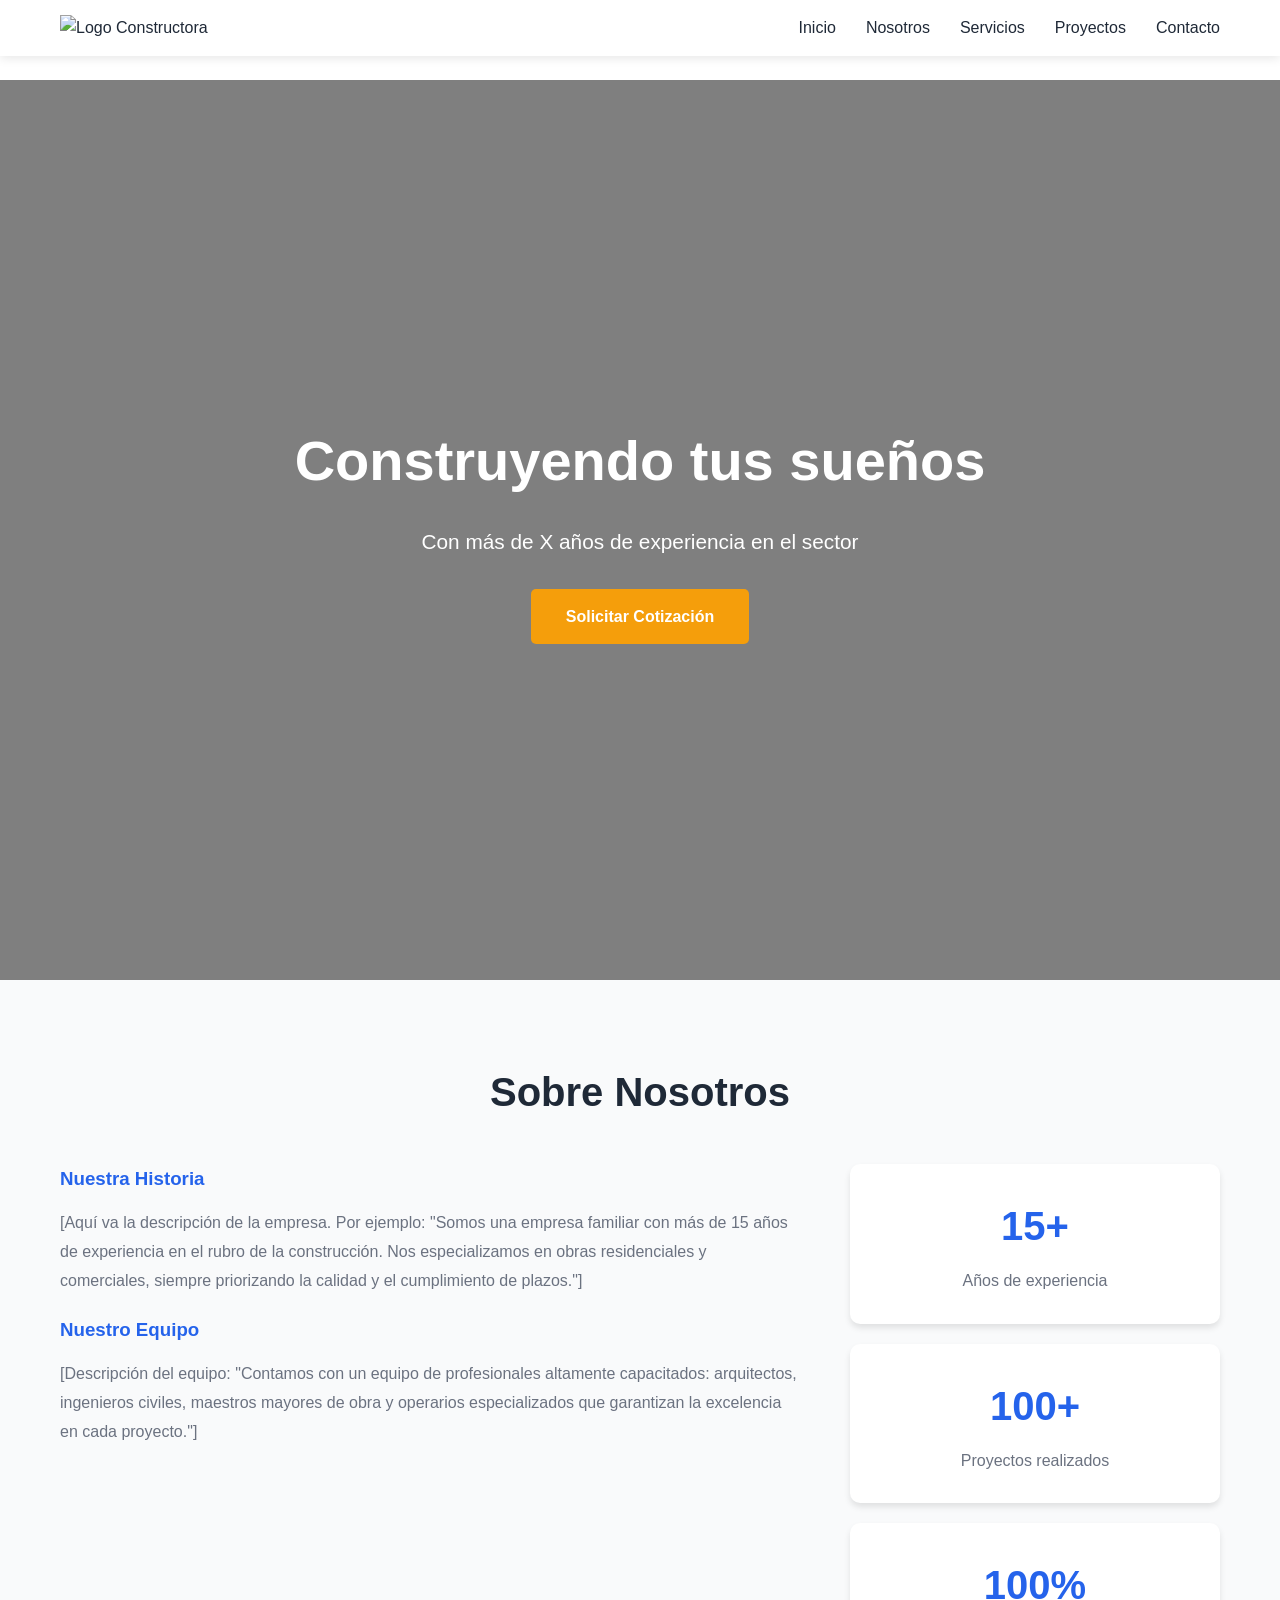
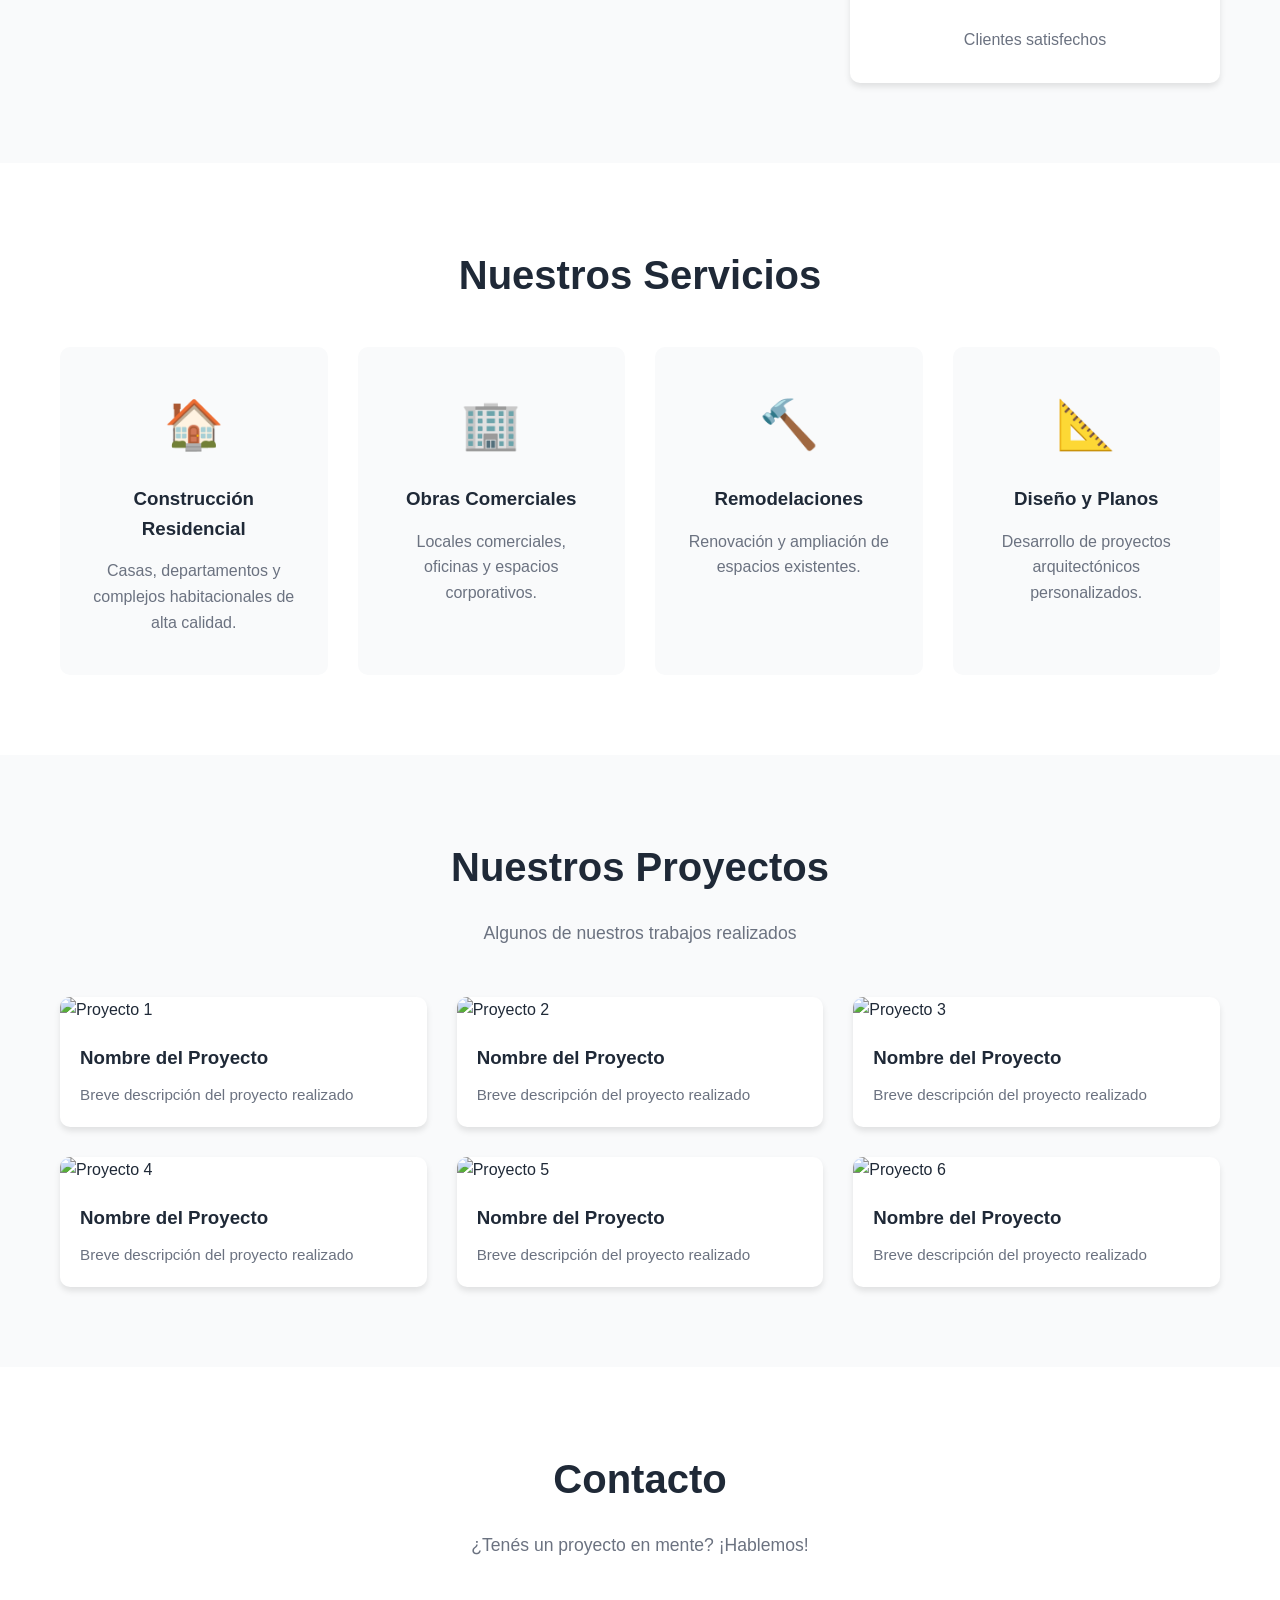
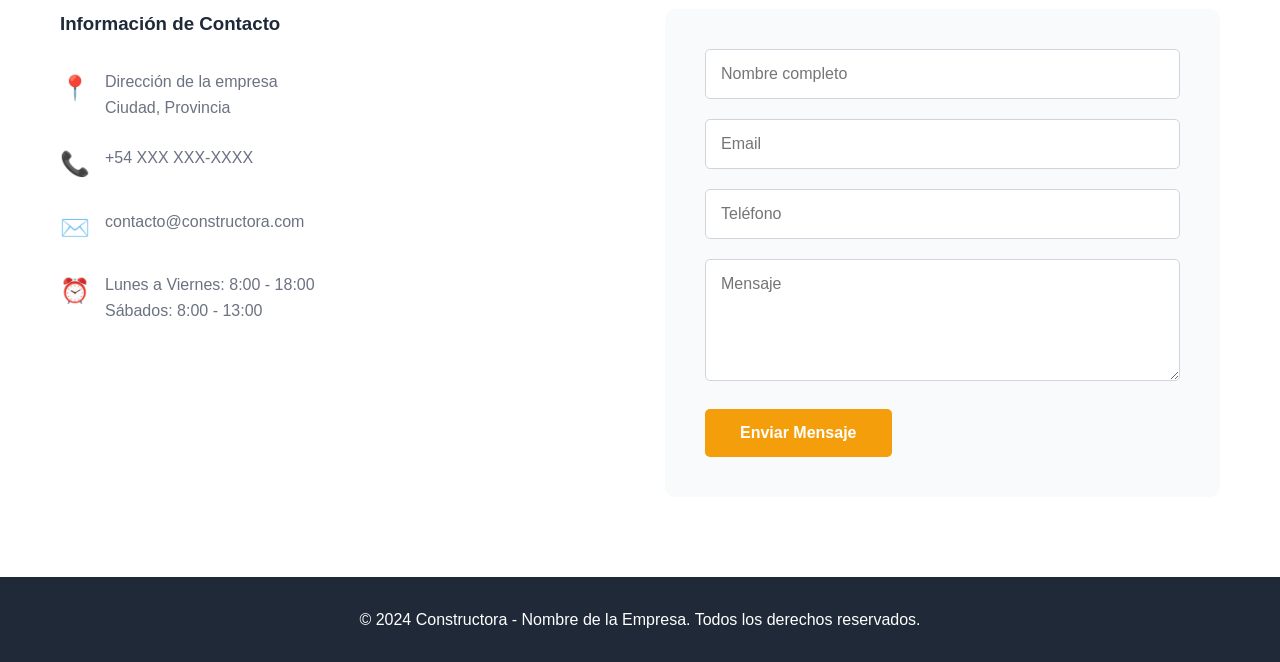
==== index.html @ 4ae2ac30 "initial commit" ====
<!DOCTYPE html>
<html lang="es">
<head>
    <meta charset="UTF-8">
    <meta name="viewport" content="width=device-width, initial-scale=1.0">
    <title>Constructora - Nombre de la Empresa</title>
    <link rel="stylesheet" href="styles.css">
</head>
<body>
    <!-- Navegación -->
    <nav class="navbar">
        <div class="container">
            <div class="logo">
                <img src="logo.png" alt="Logo Constructora" id="logo-img">
            </div>
            <ul class="nav-menu">
                <li><a href="#inicio">Inicio</a></li>
                <li><a href="#nosotros">Nosotros</a></li>
                <li><a href="#servicios">Servicios</a></li>
                <li><a href="#proyectos">Proyectos</a></li>
                <li><a href="#contacto">Contacto</a></li>
            </ul>
            <div class="hamburger">
                <span></span>
                <span></span>
                <span></span>
            </div>
        </div>
    </nav>

    <!-- Sección Inicio/Hero -->
    <section id="inicio" class="hero">
        <div class="hero-overlay"></div>
        <div class="hero-content">
            <h1>Construyendo tus sueños</h1>
            <p>Con más de X años de experiencia en el sector</p>
            <a href="#contacto" class="btn btn-primary">Solicitar Cotización</a>
        </div>
    </section>

    <!-- Sección Sobre Nosotros -->
    <section id="nosotros" class="about">
        <div class="container">
            <h2 class="section-title">Sobre Nosotros</h2>
            <div class="about-content">
                <div class="about-text">
                    <h3>Nuestra Historia</h3>
                    <p>
                        [Aquí va la descripción de la empresa. Por ejemplo: 
                        "Somos una empresa familiar con más de 15 años de experiencia en el rubro de la construcción. 
                        Nos especializamos en obras residenciales y comerciales, siempre priorizando la calidad 
                        y el cumplimiento de plazos."]
                    </p>
                    <h3>Nuestro Equipo</h3>
                    <p>
                        [Descripción del equipo: 
                        "Contamos con un equipo de profesionales altamente capacitados: arquitectos, 
                        ingenieros civiles, maestros mayores de obra y operarios especializados que 
                        garantizan la excelencia en cada proyecto."]
                    </p>
                </div>
                <div class="about-stats">
                    <div class="stat-box">
                        <h3>15+</h3>
                        <p>Años de experiencia</p>
                    </div>
                    <div class="stat-box">
                        <h3>100+</h3>
                        <p>Proyectos realizados</p>
                    </div>
                    <div class="stat-box">
                        <h3>100%</h3>
                        <p>Clientes satisfechos</p>
                    </div>
                </div>
            </div>
        </div>
    </section>

    <!-- Sección Servicios -->
    <section id="servicios" class="services">
        <div class="container">
            <h2 class="section-title">Nuestros Servicios</h2>
            <div class="services-grid">
                <div class="service-card">
                    <div class="service-icon">🏠</div>
                    <h3>Construcción Residencial</h3>
                    <p>Casas, departamentos y complejos habitacionales de alta calidad.</p>
                </div>
                <div class="service-card">
                    <div class="service-icon">🏢</div>
                    <h3>Obras Comerciales</h3>
                    <p>Locales comerciales, oficinas y espacios corporativos.</p>
                </div>
                <div class="service-card">
                    <div class="service-icon">🔨</div>
                    <h3>Remodelaciones</h3>
                    <p>Renovación y ampliación de espacios existentes.</p>
                </div>
                <div class="service-card">
                    <div class="service-icon">📐</div>
                    <h3>Diseño y Planos</h3>
                    <p>Desarrollo de proyectos arquitectónicos personalizados.</p>
                </div>
            </div>
        </div>
    </section>

    <!-- Sección Galería de Proyectos -->
    <section id="proyectos" class="projects">
        <div class="container">
            <h2 class="section-title">Nuestros Proyectos</h2>
            <p class="section-subtitle">Algunos de nuestros trabajos realizados</p>
            
            <div class="projects-grid">
                <!-- Ejemplo de proyecto - replicar este div para cada proyecto -->
                <div class="project-card">
                    <img src="proyecto1.jpg" alt="Proyecto 1">
                    <div class="project-info">
                        <h3>Nombre del Proyecto</h3>
                        <p>Breve descripción del proyecto realizado</p>
                    </div>
                </div>
                
                <div class="project-card">
                    <img src="proyecto2.jpg" alt="Proyecto 2">
                    <div class="project-info">
                        <h3>Nombre del Proyecto</h3>
                        <p>Breve descripción del proyecto realizado</p>
                    </div>
                </div>
                
                <div class="project-card">
                    <img src="proyecto3.jpg" alt="Proyecto 3">
                    <div class="project-info">
                        <h3>Nombre del Proyecto</h3>
                        <p>Breve descripción del proyecto realizado</p>
                    </div>
                </div>
                
                <div class="project-card">
                    <img src="proyecto4.jpg" alt="Proyecto 4">
                    <div class="project-info">
                        <h3>Nombre del Proyecto</h3>
                        <p>Breve descripción del proyecto realizado</p>
                    </div>
                </div>
                
                <div class="project-card">
                    <img src="proyecto5.jpg" alt="Proyecto 5">
                    <div class="project-info">
                        <h3>Nombre del Proyecto</h3>
                        <p>Breve descripción del proyecto realizado</p>
                    </div>
                </div>
                
                <div class="project-card">
                    <img src="proyecto6.jpg" alt="Proyecto 6">
                    <div class="project-info">
                        <h3>Nombre del Proyecto</h3>
                        <p>Breve descripción del proyecto realizado</p>
                    </div>
                </div>
            </div>
        </div>
    </section>

    <!-- Sección Contacto -->
    <section id="contacto" class="contact">
        <div class="container">
            <h2 class="section-title">Contacto</h2>
            <p class="section-subtitle">¿Tenés un proyecto en mente? ¡Hablemos!</p>
            
            <div class="contact-content">
                <div class="contact-info">
                    <h3>Información de Contacto</h3>
                    <div class="info-item">
                        <span class="icon">📍</span>
                        <p>Dirección de la empresa<br>Ciudad, Provincia</p>
                    </div>
                    <div class="info-item">
                        <span class="icon">📞</span>
                        <p>+54 XXX XXX-XXXX</p>
                    </div>
                    <div class="info-item">
                        <span class="icon">✉️</span>
                        <p>contacto@constructora.com</p>
                    </div>
                    <div class="info-item">
                        <span class="icon">⏰</span>
                        <p>Lunes a Viernes: 8:00 - 18:00<br>Sábados: 8:00 - 13:00</p>
                    </div>
                </div>
                
                <form id="contact-form" class="contact-form">
                    <div class="form-group">
                        <input type="text" name="nombre" placeholder="Nombre completo" required>
                    </div>
                    <div class="form-group">
                        <input type="email" name="email" placeholder="Email" required>
                    </div>
                    <div class="form-group">
                        <input type="tel" name="telefono" placeholder="Teléfono">
                    </div>
                    <div class="form-group">
                        <textarea name="mensaje" rows="5" placeholder="Mensaje" required></textarea>
                    </div>
                    <button type="submit" class="btn btn-primary">Enviar Mensaje</button>
                    <div id="form-message" class="form-message"></div>
                </form>
            </div>
        </div>
    </section>

    <!-- Footer -->
    <footer class="footer">
        <div class="container">
            <p>&copy; 2024 Constructora - Nombre de la Empresa. Todos los derechos reservados.</p>
        </div>
    </footer>

    <script src="script.js"></script>
</body>
</html>
---- styles.css ----
/* ============================================
   VARIABLES - PERSONALIZA AQUÍ LOS COLORES
   ============================================ */
:root {
    /* Colores principales - CAMBIAR POR LOS DE TU EMPRESA */
    --color-primary: #2563eb;      /* Azul principal */
    --color-secondary: #1e40af;    /* Azul oscuro */
    --color-accent: #f59e0b;       /* Naranja/amarillo acento */
    
    /* Colores base */
    --color-dark: #1f2937;
    --color-light: #f9fafb;
    --color-white: #ffffff;
    --color-gray: #6b7280;
    
    /* Fuentes */
    --font-main: 'Segoe UI', Tahoma, Geneva, Verdana, sans-serif;
}

/* ============================================
   ESTILOS GENERALES
   ============================================ */
* {
    margin: 0;
    padding: 0;
    box-sizing: border-box;
}

html {
    scroll-behavior: smooth;
}

body {
    font-family: var(--font-main);
    color: var(--color-dark);
    line-height: 1.6;
}

.container {
    max-width: 1200px;
    margin: 0 auto;
    padding: 0 20px;
}

section {
    padding: 80px 0;
}

.section-title {
    font-size: 2.5rem;
    text-align: center;
    margin-bottom: 20px;
    color: var(--color-dark);
}

.section-subtitle {
    text-align: center;
    color: var(--color-gray);
    margin-bottom: 50px;
    font-size: 1.1rem;
}

/* ============================================
   NAVEGACIÓN
   ============================================ */
.navbar {
    background: var(--color-white);
    box-shadow: 0 2px 10px rgba(0,0,0,0.1);
    position: fixed;
    width: 100%;
    top: 0;
    z-index: 1000;
}

.navbar .container {
    display: flex;
    justify-content: space-between;
    align-items: center;
    padding: 15px 20px;
}

.logo img {
    height: 50px;
    width: auto;
}

.nav-menu {
    display: flex;
    list-style: none;
    gap: 30px;
}

.nav-menu a {
    text-decoration: none;
    color: var(--color-dark);
    font-weight: 500;
    transition: color 0.3s;
}

.nav-menu a:hover {
    color: var(--color-primary);
}

.hamburger {
    display: none;
    flex-direction: column;
    gap: 5px;
    cursor: pointer;
}

.hamburger span {
    width: 25px;
    height: 3px;
    background: var(--color-dark);
    transition: all 0.3s;
}

/* ============================================
   SECCIÓN HERO
   ============================================ */
.hero {
    height: 100vh;
    background: linear-gradient(135deg, var(--color-primary), var(--color-secondary));
    background-image: url('hero-bg.jpg'); /* Opcional: imagen de fondo */
    background-size: cover;
    background-position: center;
    position: relative;
    display: flex;
    align-items: center;
    justify-content: center;
    text-align: center;
    margin-top: 80px;
}

.hero-overlay {
    position: absolute;
    top: 0;
    left: 0;
    width: 100%;
    height: 100%;
    background: rgba(0, 0, 0, 0.5);
}

.hero-content {
    position: relative;
    z-index: 1;
    color: var(--color-white);
    max-width: 800px;
    padding: 0 20px;
}

.hero h1 {
    font-size: 3.5rem;
    margin-bottom: 20px;
    font-weight: 700;
}

.hero p {
    font-size: 1.3rem;
    margin-bottom: 30px;
}

.btn {
    display: inline-block;
    padding: 15px 35px;
    text-decoration: none;
    border-radius: 5px;
    font-weight: 600;
    transition: all 0.3s;
    border: none;
    cursor: pointer;
    font-size: 1rem;
}

.btn-primary {
    background: var(--color-accent);
    color: var(--color-white);
}

.btn-primary:hover {
    background: #d97706;
    transform: translateY(-2px);
    box-shadow: 0 5px 15px rgba(0,0,0,0.3);
}

/* ============================================
   SECCIÓN SOBRE NOSOTROS
   ============================================ */
.about {
    background: var(--color-light);
}

.about-content {
    display: grid;
    grid-template-columns: 2fr 1fr;
    gap: 50px;
    margin-top: 40px;
}

.about-text h3 {
    color: var(--color-primary);
    margin-bottom: 15px;
    margin-top: 20px;
}

.about-text h3:first-child {
    margin-top: 0;
}

.about-text p {
    color: var(--color-gray);
    line-height: 1.8;
}

.about-stats {
    display: flex;
    flex-direction: column;
    gap: 20px;
}

.stat-box {
    background: var(--color-white);
    padding: 30px;
    border-radius: 10px;
    text-align: center;
    box-shadow: 0 4px 6px rgba(0,0,0,0.1);
}

.stat-box h3 {
    font-size: 2.5rem;
    color: var(--color-primary);
    margin-bottom: 10px;
}

.stat-box p {
    color: var(--color-gray);
}

/* ============================================
   SECCIÓN SERVICIOS
   ============================================ */
.services {
    background: var(--color-white);
}

.services-grid {
    display: grid;
    grid-template-columns: repeat(auto-fit, minmax(250px, 1fr));
    gap: 30px;
    margin-top: 40px;
}

.service-card {
    background: var(--color-light);
    padding: 40px 30px;
    border-radius: 10px;
    text-align: center;
    transition: transform 0.3s, box-shadow 0.3s;
}

.service-card:hover {
    transform: translateY(-10px);
    box-shadow: 0 10px 30px rgba(0,0,0,0.15);
}

.service-icon {
    font-size: 3rem;
    margin-bottom: 20px;
}

.service-card h3 {
    color: var(--color-dark);
    margin-bottom: 15px;
}

.service-card p {
    color: var(--color-gray);
}

/* ============================================
   SECCIÓN PROYECTOS
   ============================================ */
.projects {
    background: var(--color-light);
}

.projects-grid {
    display: grid;
    grid-template-columns: repeat(auto-fit, minmax(300px, 1fr));
    gap: 30px;
    margin-top: 40px;
}

.project-card {
    background: var(--color-white);
    border-radius: 10px;
    overflow: hidden;
    box-shadow: 0 4px 6px rgba(0,0,0,0.1);
    transition: transform 0.3s, box-shadow 0.3s;
}

.project-card:hover {
    transform: translateY(-5px);
    box-shadow: 0 10px 30px rgba(0,0,0,0.2);
}

.project-card img {
    width: 100%;
    height: 250px;
    object-fit: cover;
}

.project-info {
    padding: 20px;
}

.project-info h3 {
    color: var(--color-dark);
    margin-bottom: 10px;
}

.project-info p {
    color: var(--color-gray);
    font-size: 0.95rem;
}

/* ============================================
   SECCIÓN CONTACTO
   ============================================ */
.contact {
    background: var(--color-white);
}

.contact-content {
    display: grid;
    grid-template-columns: 1fr 1fr;
    gap: 50px;
    margin-top: 40px;
}

.contact-info h3 {
    color: var(--color-dark);
    margin-bottom: 30px;
}

.info-item {
    display: flex;
    gap: 15px;
    margin-bottom: 25px;
}

.info-item .icon {
    font-size: 1.5rem;
}

.info-item p {
    color: var(--color-gray);
}

.contact-form {
    background: var(--color-light);
    padding: 40px;
    border-radius: 10px;
}

.form-group {
    margin-bottom: 20px;
}

.form-group input,
.form-group textarea {
    width: 100%;
    padding: 15px;
    border: 1px solid #d1d5db;
    border-radius: 5px;
    font-family: var(--font-main);
    font-size: 1rem;
}

.form-group input:focus,
.form-group textarea:focus {
    outline: none;
    border-color: var(--color-primary);
}

.form-message {
    margin-top: 15px;
    padding: 10px;
    border-radius: 5px;
    display: none;
}

.form-message.success {
    background: #d1fae5;
    color: #065f46;
    display: block;
}

.form-message.error {
    background: #fee2e2;
    color: #991b1b;
    display: block;
}

/* ============================================
   FOOTER
   ============================================ */
.footer {
    background: var(--color-dark);
    color: var(--color-white);
    text-align: center;
    padding: 30px 0;
}

/* ============================================
   RESPONSIVE DESIGN
   ============================================ */
@media (max-width: 768px) {
    .hamburger {
        display: flex;
    }
    
    .nav-menu {
        position: fixed;
        left: -100%;
        top: 80px;
        flex-direction: column;
        background: var(--color-white);
        width: 100%;
        text-align: center;
        transition: 0.3s;
        box-shadow: 0 10px 27px rgba(0,0,0,0.05);
        padding: 20px 0;
    }
    
    .nav-menu.active {
        left: 0;
    }
    
    .hero h1 {
        font-size: 2.5rem;
    }
    
    .hero p {
        font-size: 1.1rem;
    }
    
    .about-content {
        grid-template-columns: 1fr;
    }
    
    .services-grid {
        grid-template-columns: 1fr;
    }
    
    .projects-grid {
        grid-template-columns: 1fr;
    }
    
    .contact-content {
        grid-template-columns: 1fr;
    }
    
    .section-title {
        font-size: 2rem;
    }
}

@media (max-width: 480px) {
    .hero h1 {
        font-size: 2rem;
    }
    
    section {
        padding: 50px 0;
    }
}
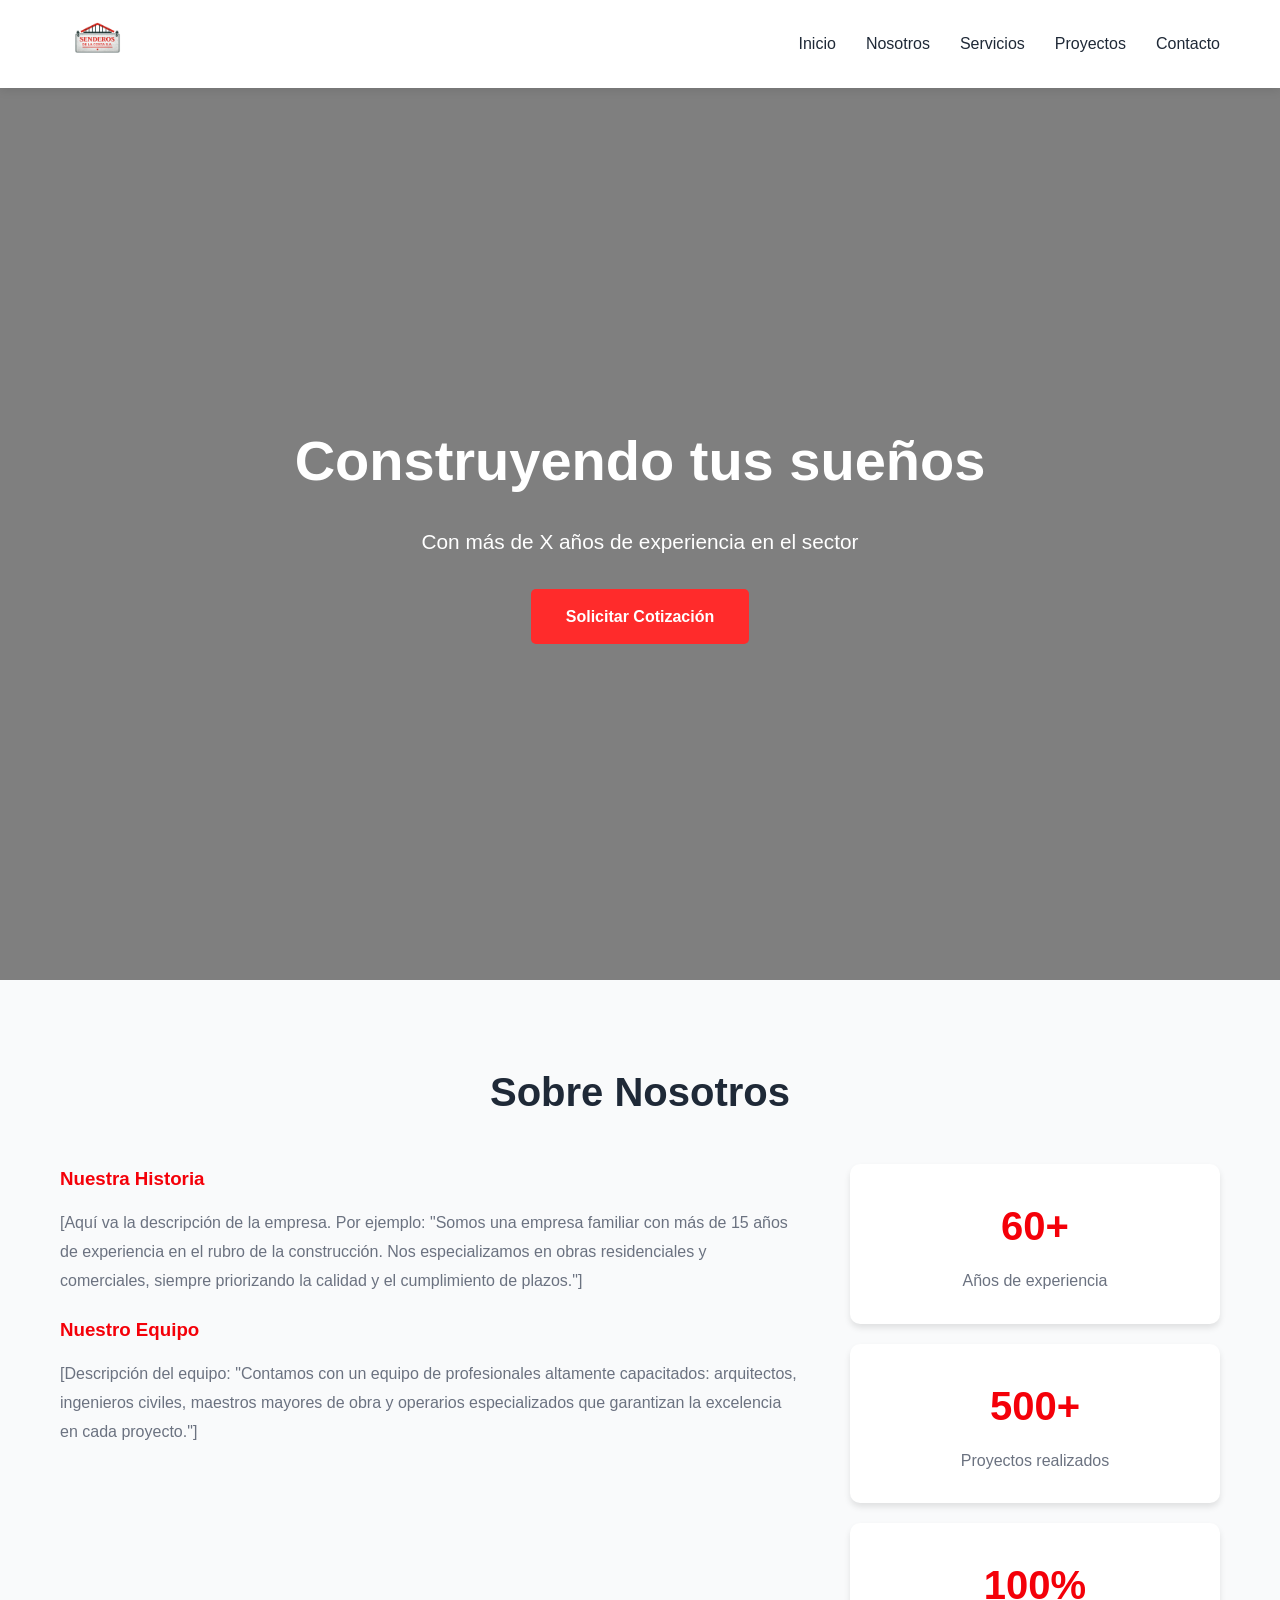
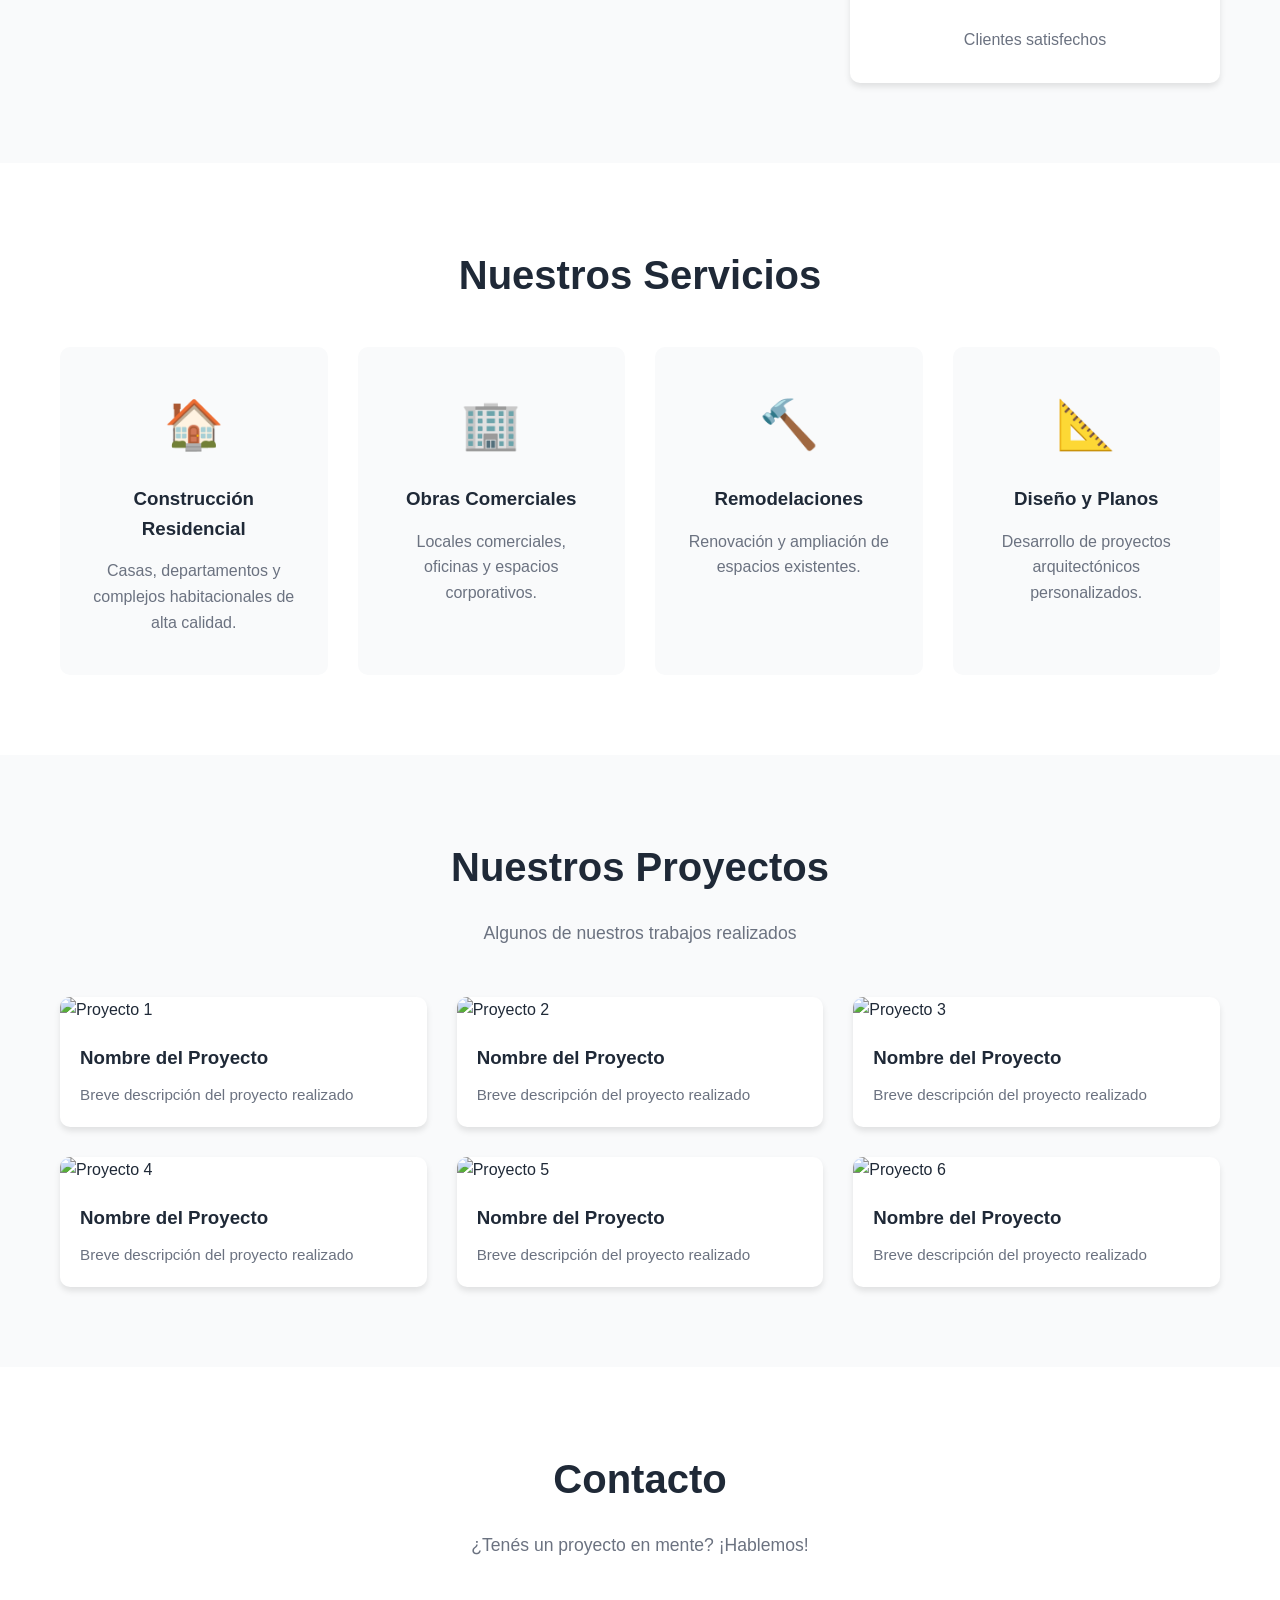
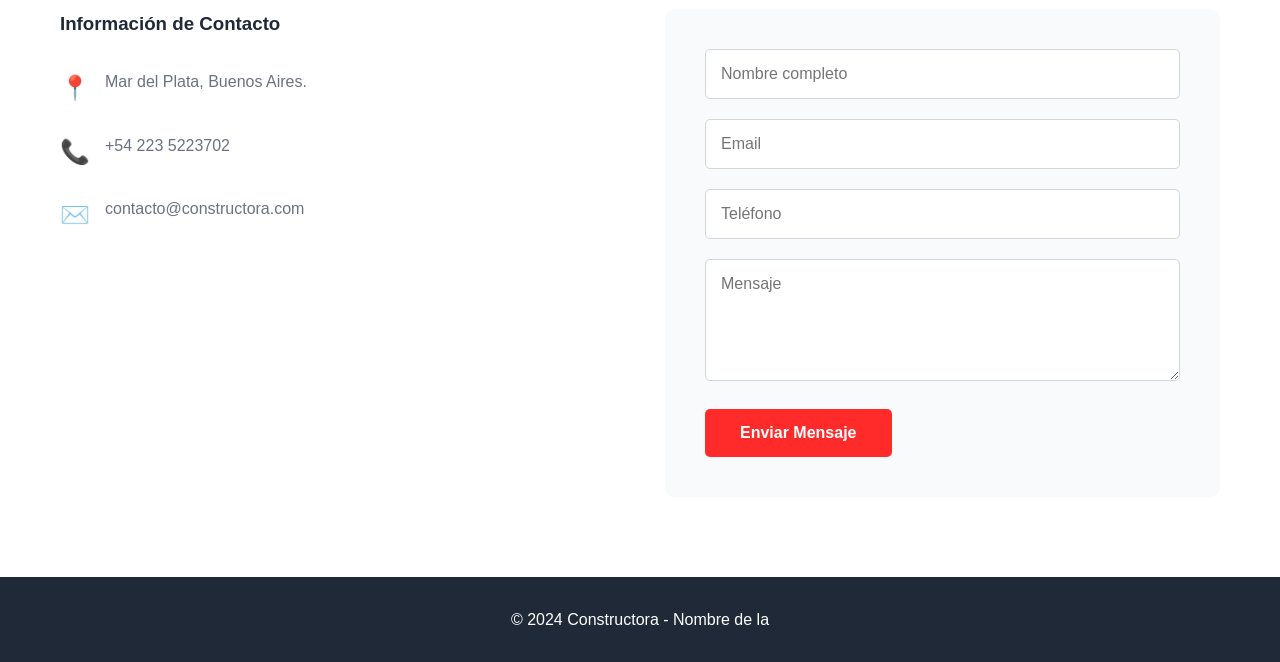
==== commit f2872f53: "All#" ====
--- a/index.html
+++ b/index.html
@@ -11,7 +11,7 @@
     <nav class="navbar">
         <div class="container">
             <div class="logo">
-                <img src="logo.png" alt="Logo Constructora" id="logo-img">
+                <img src="images/senderos-de-la-costa-logo.png" alt="Logo Constructora" id="logo-img">
             </div>
             <ul class="nav-menu">
                 <li><a href="#inicio">Inicio</a></li>
@@ -61,11 +61,11 @@
                 </div>
                 <div class="about-stats">
                     <div class="stat-box">
-                        <h3>15+</h3>
+                        <h3>60+</h3>
                         <p>Años de experiencia</p>
                     </div>
                     <div class="stat-box">
-                        <h3>100+</h3>
+                        <h3>500+</h3>
                         <p>Proyectos realizados</p>
                     </div>
                     <div class="stat-box">
@@ -176,20 +176,17 @@
                     <h3>Información de Contacto</h3>
                     <div class="info-item">
                         <span class="icon">📍</span>
-                        <p>Dirección de la empresa<br>Ciudad, Provincia</p>
+                        <p>Mar del Plata, Buenos Aires.</p>
                     </div>
                     <div class="info-item">
                         <span class="icon">📞</span>
-                        <p>+54 XXX XXX-XXXX</p>
+                        <p>+54 223 5223702</p>
                     </div>
                     <div class="info-item">
                         <span class="icon">✉️</span>
                         <p>contacto@constructora.com</p>
                     </div>
-                    <div class="info-item">
-                        <span class="icon">⏰</span>
-                        <p>Lunes a Viernes: 8:00 - 18:00<br>Sábados: 8:00 - 13:00</p>
-                    </div>
+                
                 </div>
                 
                 <form id="contact-form" class="contact-form">
@@ -215,10 +212,4 @@
     <!-- Footer -->
     <footer class="footer">
         <div class="container">
-            <p>&copy; 2024 Constructora - Nombre de la Empresa. Todos los derechos reservados.</p>
-        </div>
-    </footer>
-
-    <script src="script.js"></script>
-</body>
-</html>+            <p>&copy; 2024 Constructora - Nombre de la
--- a/styles.css
+++ b/styles.css
@@ -2,10 +2,10 @@
    VARIABLES - PERSONALIZA AQUÍ LOS COLORES
    ============================================ */
 :root {
-    /* Colores principales - CAMBIAR POR LOS DE TU EMPRESA */
-    --color-primary: #2563eb;      /* Azul principal */
-    --color-secondary: #1e40af;    /* Azul oscuro */
-    --color-accent: #f59e0b;       /* Naranja/amarillo acento */
+    /* Colores principales - ROJO COCA-COLA */
+    --color-primary: #F40009;      /* Rojo Coca-Cola */
+    --color-secondary: #C40007;    /* Rojo oscuro */
+    --color-accent: #FF2B2B;       /* Rojo claro acento */
     
     /* Colores base */
     --color-dark: #1f2937;
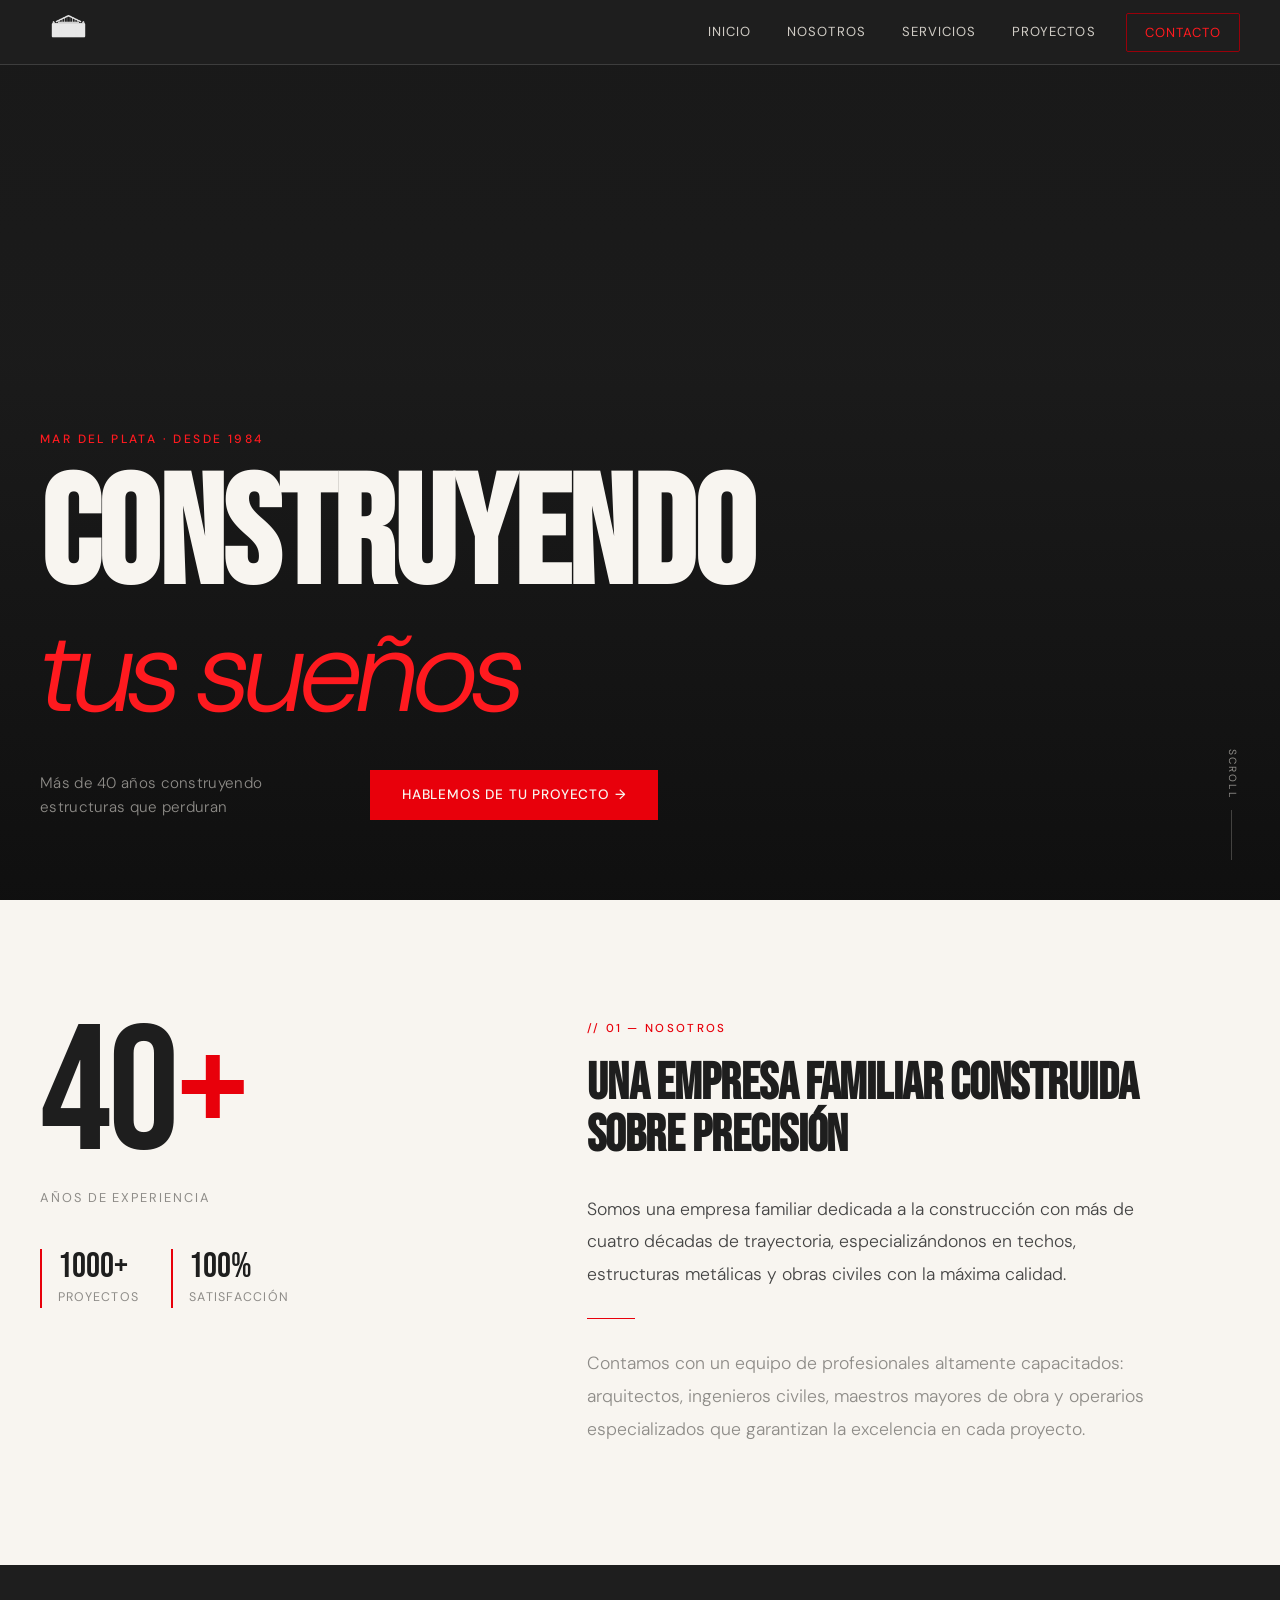
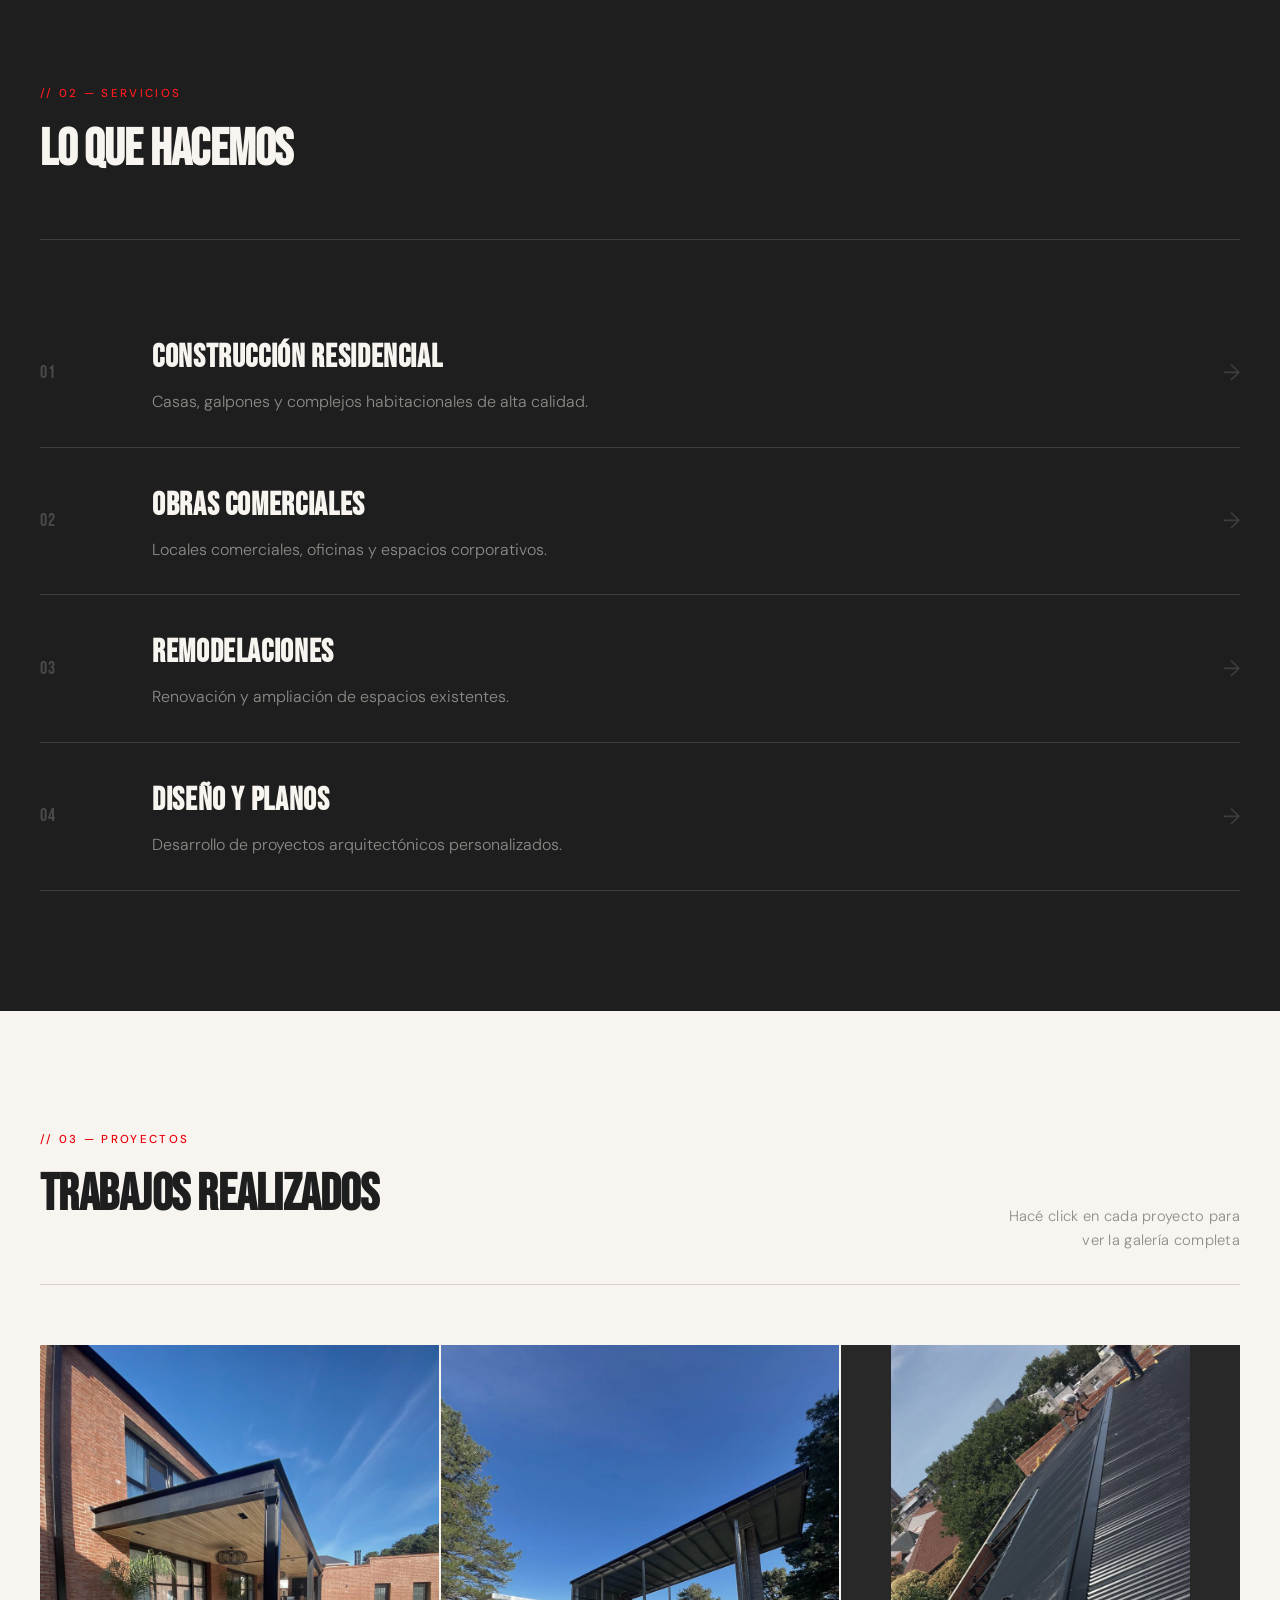
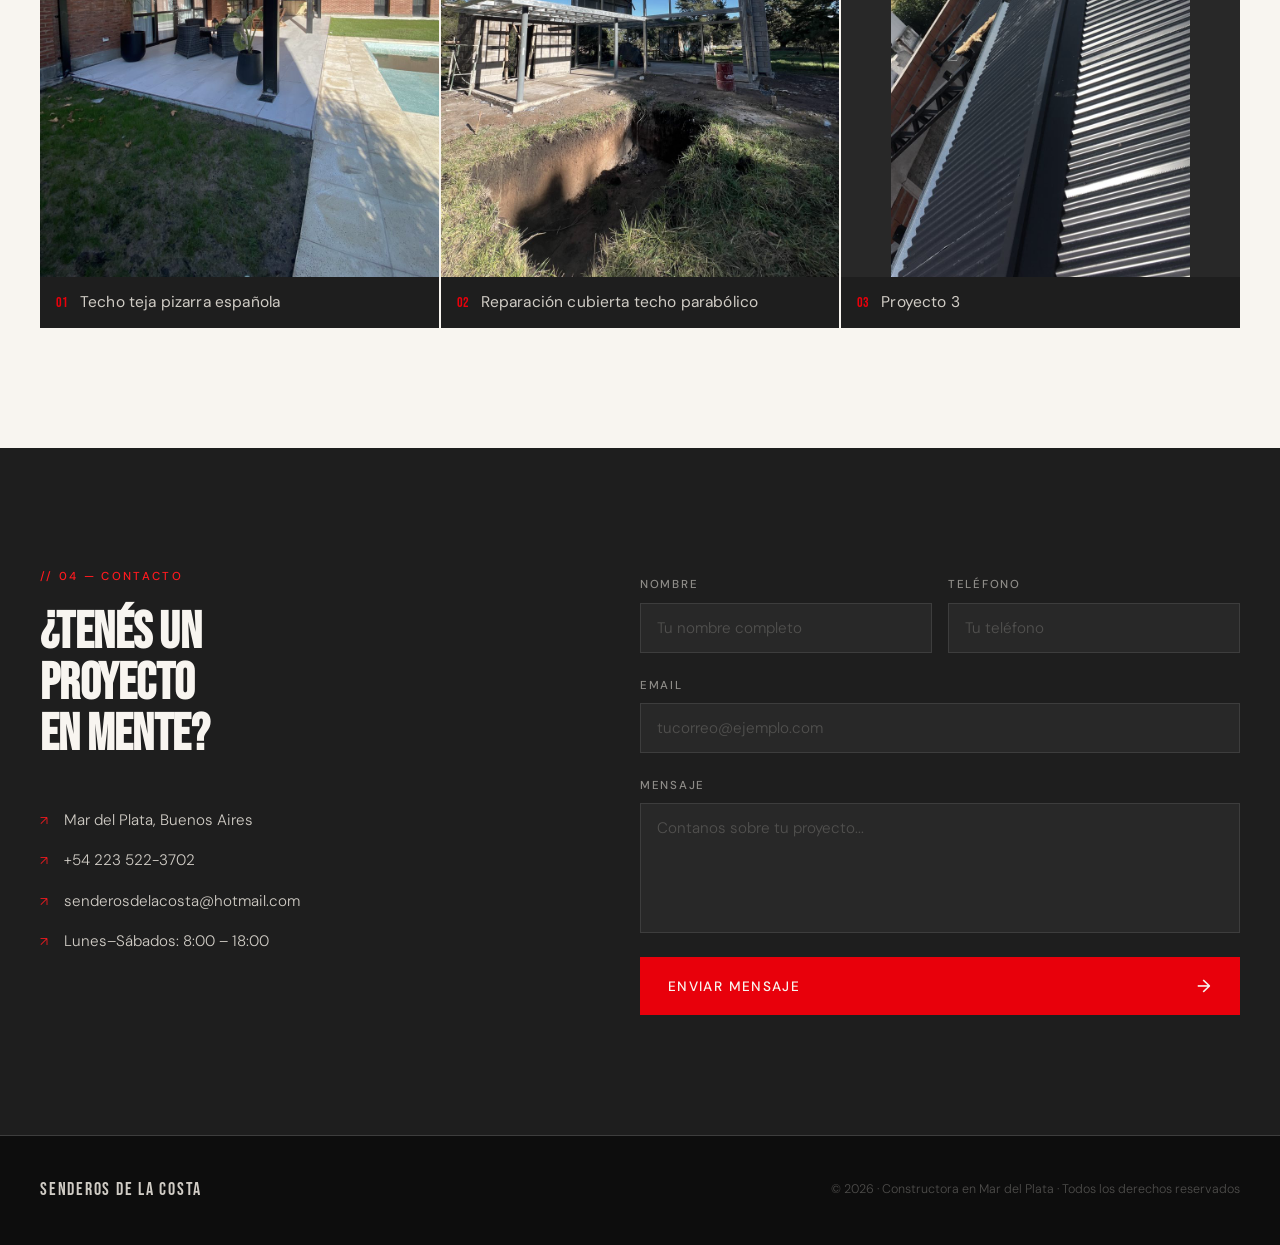
==== commit b0fb3c66: "All" ====
--- a/index.html
+++ b/index.html
@@ -3,13 +3,25 @@
 <head>
     <meta charset="UTF-8">
     <meta name="viewport" content="width=device-width, initial-scale=1.0">
-    <title>Constructora - Nombre de la Empresa</title>
+    <title>Senderos de la costa | Constructora en Mar del Plata</title>
+    <meta name="description" content="Empresa constructora familiar en Mar del Plata con más de 40 años de trayectoria. Especialistas en techos, estructuras metálicas y obras civiles.">
+
+    <link rel="apple-touch-icon" sizes="180x180" href="images/apple-touch-icon.png">
+    <link rel="icon" type="image/png" sizes="32x32" href="images/favicon-32x32.png">
+    <link rel="icon" type="image/png" sizes="16x16" href="images/favicon-16x16.png">
+    <link rel="manifest" href="images/site.webmanifest">
+
+    <link rel="preconnect" href="https://fonts.googleapis.com">
+    <link rel="preconnect" href="https://fonts.gstatic.com" crossorigin>
+    <link href="https://fonts.googleapis.com/css2?family=Bebas+Neue&family=DM+Sans:ital,opsz,wght@0,9..40,300;0,9..40,400;0,9..40,500;1,9..40,300&display=swap" rel="stylesheet">
+        
     <link rel="stylesheet" href="styles.css">
 </head>
 <body>
-    <!-- Navegación -->
+   
+    <!-- NAVBAR -->
     <nav class="navbar">
-        <div class="container">
+        <div class="nav-inner">
             <div class="logo">
                 <img src="images/senderos-de-la-costa-logo.png" alt="Logo Constructora" id="logo-img">
             </div>
@@ -18,198 +30,240 @@
                 <li><a href="#nosotros">Nosotros</a></li>
                 <li><a href="#servicios">Servicios</a></li>
                 <li><a href="#proyectos">Proyectos</a></li>
-                <li><a href="#contacto">Contacto</a></li>
+                <li><a href="#contacto" class="nav-cta">Contacto</a></li>
             </ul>
-            <div class="hamburger">
+            <button class="hamburger" aria-label="Abrir menú" aria-expanded="false">
                 <span></span>
                 <span></span>
-                <span></span>
-            </div>
+            </button>
         </div>
     </nav>
 
-    <!-- Sección Inicio/Hero -->
+    <!-- HERO -->
     <section id="inicio" class="hero">
+        <div class="hero-slideshow"></div>
         <div class="hero-overlay"></div>
         <div class="hero-content">
-            <h1>Construyendo tus sueños</h1>
-            <p>Con más de X años de experiencia en el sector</p>
-            <a href="#contacto" class="btn btn-primary">Solicitar Cotización</a>
-        </div>
-    </section>
-
-    <!-- Sección Sobre Nosotros -->
+            <div class="hero-label">Mar del Plata · Desde 1984</div>
+            <h1 class="hero-title">
+                <span class="line-1">Construyendo</span>
+                <span class="line-3">tus sueños</span>
+            </h1>
+            <div class="hero-bottom">
+                <p class="hero-sub">Más de 40 años construyendo estructuras que perduran</p>
+                <a href="#contacto" class="btn-hero">Hablemos de tu proyecto →</a>
+            </div>
+        </div>
+        <div class="hero-scroll-hint">
+            <span>scroll</span>
+            <div class="scroll-line"></div>
+        </div>
+    </section>
+
+    <!-- SOBRE NOSOTROS -->
     <section id="nosotros" class="about">
-        <div class="container">
-            <h2 class="section-title">Sobre Nosotros</h2>
-            <div class="about-content">
-                <div class="about-text">
-                    <h3>Nuestra Historia</h3>
-                    <p>
-                        [Aquí va la descripción de la empresa. Por ejemplo: 
-                        "Somos una empresa familiar con más de 15 años de experiencia en el rubro de la construcción. 
-                        Nos especializamos en obras residenciales y comerciales, siempre priorizando la calidad 
-                        y el cumplimiento de plazos."]
-                    </p>
-                    <h3>Nuestro Equipo</h3>
-                    <p>
-                        [Descripción del equipo: 
-                        "Contamos con un equipo de profesionales altamente capacitados: arquitectos, 
-                        ingenieros civiles, maestros mayores de obra y operarios especializados que 
-                        garantizan la excelencia en cada proyecto."]
-                    </p>
-                </div>
-                <div class="about-stats">
-                    <div class="stat-box">
-                        <h3>60+</h3>
-                        <p>Años de experiencia</p>
-                    </div>
-                    <div class="stat-box">
-                        <h3>500+</h3>
-                        <p>Proyectos realizados</p>
-                    </div>
-                    <div class="stat-box">
-                        <h3>100%</h3>
-                        <p>Clientes satisfechos</p>
-                    </div>
-                </div>
-            </div>
-        </div>
-    </section>
-
-    <!-- Sección Servicios -->
+        <div class="about-grid">
+            <div class="about-number-col">
+                <div class="big-number">40<span>+</span></div>
+                <div class="big-number-label">años de experiencia</div>
+                <div class="stat-row">
+                    <div class="mini-stat">
+                        <div class="mini-num">1000+</div>
+                        <div class="mini-label">Proyectos</div>
+                    </div>
+                    <div class="mini-stat">
+                        <div class="mini-num">100%</div>
+                        <div class="mini-label">Satisfacción</div>
+                    </div>
+                </div>
+            </div>
+            <div class="about-text-col">
+                <div class="section-tag">// 01 — Nosotros</div>
+                <h2 class="section-heading">Una empresa familiar construida sobre precisión</h2>
+                <p class="body-text">Somos una empresa familiar dedicada a la construcción con más de cuatro décadas de trayectoria, especializándonos en techos, estructuras metálicas y obras civiles con la máxima calidad.</p>
+                <div class="divider-line"></div>
+                <p class="body-text muted">Contamos con un equipo de profesionales altamente capacitados: arquitectos, ingenieros civiles, maestros mayores de obra y operarios especializados que garantizan la excelencia en cada proyecto.</p>
+            </div>
+        </div>
+    </section>
+
+    <!-- SERVICIOS -->
     <section id="servicios" class="services">
-        <div class="container">
-            <h2 class="section-title">Nuestros Servicios</h2>
-            <div class="services-grid">
-                <div class="service-card">
-                    <div class="service-icon">🏠</div>
-                    <h3>Construcción Residencial</h3>
-                    <p>Casas, departamentos y complejos habitacionales de alta calidad.</p>
-                </div>
-                <div class="service-card">
-                    <div class="service-icon">🏢</div>
-                    <h3>Obras Comerciales</h3>
-                    <p>Locales comerciales, oficinas y espacios corporativos.</p>
-                </div>
-                <div class="service-card">
-                    <div class="service-icon">🔨</div>
-                    <h3>Remodelaciones</h3>
-                    <p>Renovación y ampliación de espacios existentes.</p>
-                </div>
-                <div class="service-card">
-                    <div class="service-icon">📐</div>
-                    <h3>Diseño y Planos</h3>
-                    <p>Desarrollo de proyectos arquitectónicos personalizados.</p>
-                </div>
-            </div>
-        </div>
-    </section>
-
-    <!-- Sección Galería de Proyectos -->
+        <div class="services-inner">
+            <div class="section-header-row">
+                <div class="section-tag light">// 02 — Servicios</div>
+                <h2 class="section-heading light">Lo que hacemos</h2>
+            </div>
+            <div class="services-list">
+                <div class="service-item">
+                    <div class="service-num">01</div>
+                    <div class="service-body">
+                        <h3>Construcción Residencial</h3>
+                        <p>Casas, galpones y complejos habitacionales de alta calidad.</p>
+                    </div>
+                    <div class="service-arrow">→</div>
+                </div>
+                <div class="service-item">
+                    <div class="service-num">02</div>
+                    <div class="service-body">
+                        <h3>Obras Comerciales</h3>
+                        <p>Locales comerciales, oficinas y espacios corporativos.</p>
+                    </div>
+                    <div class="service-arrow">→</div>
+                </div>
+                <div class="service-item">
+                    <div class="service-num">03</div>
+                    <div class="service-body">
+                        <h3>Remodelaciones</h3>
+                        <p>Renovación y ampliación de espacios existentes.</p>
+                    </div>
+                    <div class="service-arrow">→</div>
+                </div>
+                <div class="service-item">
+                    <div class="service-num">04</div>
+                    <div class="service-body">
+                        <h3>Diseño y Planos</h3>
+                        <p>Desarrollo de proyectos arquitectónicos personalizados.</p>
+                    </div>
+                    <div class="service-arrow">→</div>
+                </div>
+            </div>
+        </div>
+    </section>
+
+    <!-- PROYECTOS -->
     <section id="proyectos" class="projects">
-        <div class="container">
-            <h2 class="section-title">Nuestros Proyectos</h2>
-            <p class="section-subtitle">Algunos de nuestros trabajos realizados</p>
+        <div class="projects-inner">
+            <div class="section-header-split">
+                <div>
+                    <div class="section-tag">// 03 — Proyectos</div>
+                    <h2 class="section-heading">Trabajos realizados</h2>
+                </div>
+                <p class="section-note">Hacé click en cada proyecto para ver la galería completa</p>
+            </div>
             
             <div class="projects-grid">
-                <!-- Ejemplo de proyecto - replicar este div para cada proyecto -->
-                <div class="project-card">
-                    <img src="proyecto1.jpg" alt="Proyecto 1">
-                    <div class="project-info">
-                        <h3>Nombre del Proyecto</h3>
-                        <p>Breve descripción del proyecto realizado</p>
-                    </div>
-                </div>
-                
-                <div class="project-card">
-                    <img src="proyecto2.jpg" alt="Proyecto 2">
-                    <div class="project-info">
-                        <h3>Nombre del Proyecto</h3>
-                        <p>Breve descripción del proyecto realizado</p>
-                    </div>
-                </div>
-                
-                <div class="project-card">
-                    <img src="proyecto3.jpg" alt="Proyecto 3">
-                    <div class="project-info">
-                        <h3>Nombre del Proyecto</h3>
-                        <p>Breve descripción del proyecto realizado</p>
-                    </div>
-                </div>
-                
-                <div class="project-card">
-                    <img src="proyecto4.jpg" alt="Proyecto 4">
-                    <div class="project-info">
-                        <h3>Nombre del Proyecto</h3>
-                        <p>Breve descripción del proyecto realizado</p>
-                    </div>
-                </div>
-                
-                <div class="project-card">
-                    <img src="proyecto5.jpg" alt="Proyecto 5">
-                    <div class="project-info">
-                        <h3>Nombre del Proyecto</h3>
-                        <p>Breve descripción del proyecto realizado</p>
-                    </div>
-                </div>
-                
-                <div class="project-card">
-                    <img src="proyecto6.jpg" alt="Proyecto 6">
-                    <div class="project-info">
-                        <h3>Nombre del Proyecto</h3>
-                        <p>Breve descripción del proyecto realizado</p>
-                    </div>
-                </div>
-            </div>
-        </div>
-    </section>
-
-    <!-- Sección Contacto -->
+                <div class="project-card" data-project="1">
+                    <div class="project-img-wrap">
+                        <img src="images/projects/project1/1.jpg" alt="Techo teja pizarra española" loading="lazy">
+                        <div class="project-hover">
+                            <span>Ver galería</span>
+                        </div>
+                    </div>
+                    <div class="project-meta">
+                        <span class="project-index">01</span>
+                        <h3>Techo teja pizarra española</h3>
+                    </div>
+                </div>
+
+                <div class="project-card" data-project="2">
+                    <div class="project-img-wrap">
+                        <img src="images/projects/proyecto2/10.jpg" alt="Reparación cubierta techo parabólico" loading="lazy">
+                        <div class="project-hover">
+                            <span>Ver galería</span>
+                        </div>
+                    </div>
+                    <div class="project-meta">
+                        <span class="project-index">02</span>
+                        <h3>Reparación cubierta techo parabólico</h3>
+                    </div>
+                </div>
+
+                <div class="project-card" data-project="3">
+                    <div class="project-img-wrap">
+                        <img src="images/projects/proyecto3/6.jpg" alt="Proyecto 3" loading="lazy">
+                        <div class="project-hover">
+                            <span>Ver galería</span>
+                        </div>
+                    </div>
+                    <div class="project-meta">
+                        <span class="project-index">03</span>
+                        <h3>Proyecto 3</h3>
+                    </div>
+                </div>
+            </div>
+        </div>
+    </section>
+
+    <!-- LIGHTBOX -->
+    <div id="lightbox" class="lightbox">
+        <div class="lightbox-bar">
+            <div class="lightbox-title-text"></div>
+            <div class="lightbox-controls">
+                <span id="current-image">1</span><span class="lb-sep">/</span><span id="total-images">1</span>
+                <span class="lightbox-close">✕</span>
+            </div>
+        </div>
+        <div class="lightbox-stage">
+            <button class="lightbox-prev" aria-label="Imagen anterior">&#8592;</button>
+            <img id="lightbox-img" src="" alt="Imagen del proyecto">
+            <button class="lightbox-next" aria-label="Imagen siguiente">&#8594;</button>
+        </div>
+    </div>
+
+    <!-- CONTACTO -->
     <section id="contacto" class="contact">
-        <div class="container">
-            <h2 class="section-title">Contacto</h2>
-            <p class="section-subtitle">¿Tenés un proyecto en mente? ¡Hablemos!</p>
-            
-            <div class="contact-content">
-                <div class="contact-info">
-                    <h3>Información de Contacto</h3>
-                    <div class="info-item">
-                        <span class="icon">📍</span>
-                        <p>Mar del Plata, Buenos Aires.</p>
-                    </div>
-                    <div class="info-item">
-                        <span class="icon">📞</span>
-                        <p>+54 223 5223702</p>
-                    </div>
-                    <div class="info-item">
-                        <span class="icon">✉️</span>
-                        <p>contacto@constructora.com</p>
-                    </div>
-                
-                </div>
-                
+        <div class="contact-grid">
+            <div class="contact-left">
+                <div class="section-tag light">// 04 — Contacto</div>
+                <h2 class="section-heading light">¿Tenés un<br>proyecto<br>en mente?</h2>
+                <div class="contact-details">
+                    <div class="contact-line">
+                        <span class="contact-icon">↗</span>
+                        <span>Mar del Plata, Buenos Aires</span>
+                    </div>
+                    <div class="contact-line">
+                        <span class="contact-icon">↗</span>
+                        <a href="tel:+542235223702">+54 223 522-3702</a>
+                    </div>
+                    <div class="contact-line">
+                        <span class="contact-icon">↗</span>
+                        <a href="mailto:senderosdelacosta@hotmail.com">senderosdelacosta@hotmail.com</a>
+                    </div>
+                    <div class="contact-line">
+                        <span class="contact-icon">↗</span>
+                        <span>Lunes–Sábados: 8:00 – 18:00</span>
+                    </div>
+                </div>
+            </div>
+            <div class="contact-right">
                 <form id="contact-form" class="contact-form">
-                    <div class="form-group">
-                        <input type="text" name="nombre" placeholder="Nombre completo" required>
-                    </div>
-                    <div class="form-group">
-                        <input type="email" name="email" placeholder="Email" required>
-                    </div>
-                    <div class="form-group">
-                        <input type="tel" name="telefono" placeholder="Teléfono">
-                    </div>
-                    <div class="form-group">
-                        <textarea name="mensaje" rows="5" placeholder="Mensaje" required></textarea>
-                    </div>
-                    <button type="submit" class="btn btn-primary">Enviar Mensaje</button>
+                    <div class="form-row">
+                        <div class="form-field">
+                            <label>Nombre</label>
+                            <input type="text" name="nombre" placeholder="Tu nombre completo" required>
+                        </div>
+                        <div class="form-field">
+                            <label>Teléfono</label>
+                            <input type="tel" name="telefono" placeholder="Tu teléfono">
+                        </div>
+                    </div>
+                    <div class="form-field">
+                        <label>Email</label>
+                        <input type="email" name="email" placeholder="tucorreo@ejemplo.com" required>
+                    </div>
+                    <div class="form-field">
+                        <label>Mensaje</label>
+                        <textarea name="mensaje" rows="5" placeholder="Contanos sobre tu proyecto..." required></textarea>
+                    </div>
+                    <button type="submit" class="btn-submit">
+                        <span class="btn-text">Enviar mensaje</span>
+                        <span class="btn-arrow">→</span>
+                    </button>
                     <div id="form-message" class="form-message"></div>
                 </form>
             </div>
         </div>
     </section>
 
-    <!-- Footer -->
     <footer class="footer">
-        <div class="container">
-            <p>&copy; 2024 Constructora - Nombre de la+        <div class="footer-inner">
+            <div class="footer-logo">Senderos de la Costa</div>
+            <p class="footer-copy">© 2026 · Constructora en Mar del Plata · Todos los derechos reservados</p>
+        </div>
+    </footer>
+
+    <script src="https://cdn.jsdelivr.net/npm/@emailjs/browser@3/dist/email.min.js"></script>
+    <script src="script.js"></script>
+</body>
+</html>                                        
--- a/styles.css
+++ b/styles.css
@@ -1,477 +1,889 @@
 /* ============================================
-   VARIABLES - PERSONALIZA AQUÍ LOS COLORES
-   ============================================ */
+   SENDEROS DE LA COSTA — REDESIGN 2026
+   Estética: Arquitectónica / Editorial / Dark
+   ============================================ */
+
 :root {
-    /* Colores principales - ROJO COCA-COLA */
-    --color-primary: #F40009;      /* Rojo Coca-Cola */
-    --color-secondary: #C40007;    /* Rojo oscuro */
-    --color-accent: #FF2B2B;       /* Rojo claro acento */
-    
-    /* Colores base */
-    --color-dark: #1f2937;
-    --color-light: #f9fafb;
-    --color-white: #ffffff;
-    --color-gray: #6b7280;
-    
-    /* Fuentes */
-    --font-main: 'Segoe UI', Tahoma, Geneva, Verdana, sans-serif;
-}
-
-/* ============================================
-   ESTILOS GENERALES
-   ============================================ */
-* {
-    margin: 0;
-    padding: 0;
+    --ink:        #1e1e1e;
+    --ink-soft:   #282828;
+    --ink-mid:    #3d3d3d;
+    --chalk:      #f8f5f0;
+    --chalk-dim:  #d0ccc5;
+    --chalk-muted:#8e8c88;
+    --red:        #e8000b;
+    --red-hot:    #ff1a1f;
+    --red-dim:    #99000a;
+    --font-display: 'Bebas Neue', sans-serif;
+    --font-body:    'DM Sans', sans-serif;
+    --ease-out: cubic-bezier(0.16, 1, 0.3, 1);
+}
+
+*, *::before, *::after {
+    margin: 0; padding: 0;
     box-sizing: border-box;
 }
 
-html {
-    scroll-behavior: smooth;
-}
+html { scroll-behavior: smooth; }
 
 body {
-    font-family: var(--font-main);
-    color: var(--color-dark);
+    font-family: var(--font-body);
+    background: var(--chalk);
+    color: var(--ink);
     line-height: 1.6;
-}
-
-.container {
-    max-width: 1200px;
+    overflow-x: hidden;
+}
+
+/* ============================================
+   NAVBAR
+   ============================================ */
+.navbar {
+    position: fixed;
+    top: 0; left: 0; right: 0;
+    z-index: 1000;
+    background: var(--ink);
+    border-bottom: 1px solid var(--ink-mid);
+}
+
+.nav-inner {
+    max-width: 1300px;
     margin: 0 auto;
-    padding: 0 20px;
-}
-
-section {
-    padding: 80px 0;
-}
-
-.section-title {
-    font-size: 2.5rem;
-    text-align: center;
-    margin-bottom: 20px;
-    color: var(--color-dark);
-}
-
-.section-subtitle {
-    text-align: center;
-    color: var(--color-gray);
-    margin-bottom: 50px;
-    font-size: 1.1rem;
-}
-
-/* ============================================
-   NAVEGACIÓN
-   ============================================ */
-.navbar {
-    background: var(--color-white);
-    box-shadow: 0 2px 10px rgba(0,0,0,0.1);
-    position: fixed;
-    width: 100%;
-    top: 0;
-    z-index: 1000;
-}
-
-.navbar .container {
-    display: flex;
+    padding: 0 40px;
+    display: flex;
+    align-items: center;
     justify-content: space-between;
-    align-items: center;
-    padding: 15px 20px;
+    height: 64px;
 }
 
 .logo img {
-    height: 50px;
+    height: 38px;
     width: auto;
+    filter: brightness(0) invert(1);
+    opacity: 0.9;
 }
 
 .nav-menu {
     display: flex;
     list-style: none;
-    gap: 30px;
+    gap: 0;
 }
 
 .nav-menu a {
+    display: block;
+    padding: 8px 18px;
     text-decoration: none;
-    color: var(--color-dark);
-    font-weight: 500;
-    transition: color 0.3s;
+    color: var(--chalk-dim);
+    font-size: 0.82rem;
+    font-weight: 400;
+    letter-spacing: 0.08em;
+    text-transform: uppercase;
+    transition: color 0.2s;
 }
 
 .nav-menu a:hover {
-    color: var(--color-primary);
+    color: var(--chalk);
+}
+
+.nav-menu a.nav-cta {
+    color: var(--red-hot);
+    border: 1px solid var(--red-dim);
+    border-radius: 2px;
+    margin-left: 12px;
+    transition: background 0.2s, color 0.2s;
+}
+
+.nav-menu a.nav-cta:hover {
+    background: var(--red);
+    color: var(--chalk);
+    border-color: var(--red);
 }
 
 .hamburger {
     display: none;
     flex-direction: column;
-    gap: 5px;
+    gap: 7px;
     cursor: pointer;
+    padding: 4px;
+    background: none;
+    border: none;
+    outline: none;
 }
 
 .hamburger span {
-    width: 25px;
-    height: 3px;
-    background: var(--color-dark);
+    display: block;
+    width: 24px; height: 1.5px;
+    background: var(--chalk);
     transition: all 0.3s;
 }
 
 /* ============================================
-   SECCIÓN HERO
+   HERO
    ============================================ */
 .hero {
-    height: 100vh;
-    background: linear-gradient(135deg, var(--color-primary), var(--color-secondary));
-    background-image: url('hero-bg.jpg'); /* Opcional: imagen de fondo */
+    height: 100svh;
+    min-height: 600px;
+    background: var(--ink);
+    position: relative;
+    display: flex;
+    align-items: flex-end;
+    padding: 0 0 80px 0;
+    overflow: hidden;
+}
+
+.hero-slideshow {
+    position: absolute;
+    inset: 0;
     background-size: cover;
     background-position: center;
-    position: relative;
-    display: flex;
-    align-items: center;
-    justify-content: center;
-    text-align: center;
-    margin-top: 80px;
+    transition: background-image 0.8s ease-in-out;
+    opacity: 0.35;
+    filter: grayscale(80%) contrast(1.1);
 }
 
 .hero-overlay {
     position: absolute;
-    top: 0;
-    left: 0;
+    inset: 0;
+    background: linear-gradient(
+        to bottom,
+        rgba(13,13,13,0.3) 0%,
+        rgba(13,13,13,0.2) 40%,
+        rgba(13,13,13,0.85) 100%
+    );
+    z-index: 1;
+}
+
+.hero-content {
+    position: relative;
+    z-index: 2;
+    max-width: 1300px;
+    width: 100%;
+    margin: 0 auto;
+    padding: 0 40px;
+}
+
+.hero-label {
+    font-size: 0.75rem;
+    letter-spacing: 0.2em;
+    text-transform: uppercase;
+    color: var(--red-hot);
+    margin-bottom: 20px;
+    font-weight: 500;
+}
+
+.hero-title {
+    font-family: var(--font-display);
+    font-size: clamp(5rem, 12vw, 11rem);
+    line-height: 0.9;
+    color: var(--chalk);
+    letter-spacing: -0.01em;
+    display: flex;
+    flex-direction: column;
+    margin-bottom: 40px;
+}
+
+.hero-title .line-3 {
+    color: var(--red-hot);
+    font-family: var(--font-body);
+    font-style: italic;
+    font-weight: 300;
+    font-size: clamp(3.8rem, 9vw, 8.5rem);
+    letter-spacing: -0.02em;
+    line-height: 1.0;
+    margin-top: 8px;
+}
+
+.hero-bottom {
+    display: flex;
+    align-items: center;
+    gap: 50px;
+    flex-wrap: wrap;
+}
+
+.hero-sub {
+    color: var(--chalk-muted);
+    font-size: 0.95rem;
+    font-weight: 300;
+    letter-spacing: 0.02em;
+    max-width: 280px;
+}
+
+.btn-hero {
+    display: inline-block;
+    padding: 14px 32px;
+    background: var(--red);
+    color: var(--chalk);
+    text-decoration: none;
+    font-size: 0.85rem;
+    font-weight: 500;
+    letter-spacing: 0.06em;
+    text-transform: uppercase;
+    border: none;
+    transition: background 0.2s, transform 0.2s;
+    white-space: nowrap;
+}
+
+.btn-hero:hover {
+    background: var(--red-hot);
+    transform: translateX(4px);
+}
+
+.hero-scroll-hint {
+    position: absolute;
+    bottom: 40px;
+    right: 40px;
+    z-index: 2;
+    display: flex;
+    flex-direction: column;
+    align-items: center;
+    gap: 10px;
+}
+
+.hero-scroll-hint span {
+    font-size: 0.65rem;
+    letter-spacing: 0.2em;
+    text-transform: uppercase;
+    color: var(--chalk-muted);
+    writing-mode: vertical-rl;
+}
+
+.scroll-line {
+    width: 1px;
+    height: 50px;
+    background: var(--chalk-muted);
+    opacity: 0.4;
+}
+
+/* ============================================
+   SOBRE NOSOTROS
+   ============================================ */
+.about {
+    background: var(--chalk);
+    padding: 120px 40px;
+}
+
+.about-grid {
+    max-width: 1300px;
+    margin: 0 auto;
+    display: grid;
+    grid-template-columns: 1fr 1.4fr;
+    gap: 80px;
+    align-items: start;
+}
+
+.big-number {
+    font-family: var(--font-display);
+    font-size: clamp(6rem, 14vw, 14rem);
+    line-height: 0.85;
+    color: var(--ink);
+    letter-spacing: -0.02em;
+}
+
+.big-number span {
+    color: var(--red);
+}
+
+.big-number-label {
+    font-size: 0.8rem;
+    text-transform: uppercase;
+    letter-spacing: 0.15em;
+    color: var(--chalk-muted);
+    margin-top: 16px;
+    margin-bottom: 40px;
+}
+
+.stat-row {
+    display: flex;
+    gap: 32px;
+}
+
+.mini-stat {
+    border-left: 2px solid var(--red);
+    padding-left: 16px;
+}
+
+.mini-num {
+    font-family: var(--font-display);
+    font-size: 2.2rem;
+    color: var(--ink);
+    line-height: 1;
+}
+
+.mini-label {
+    font-size: 0.78rem;
+    text-transform: uppercase;
+    letter-spacing: 0.1em;
+    color: var(--chalk-muted);
+    margin-top: 4px;
+}
+
+.section-tag {
+    font-size: 0.72rem;
+    text-transform: uppercase;
+    letter-spacing: 0.2em;
+    color: var(--red);
+    margin-bottom: 20px;
+    font-weight: 500;
+}
+
+.section-tag.light { color: var(--red-hot); }
+
+.section-heading {
+    font-family: var(--font-display);
+    font-size: clamp(2.4rem, 4vw, 4rem);
+    line-height: 1.0;
+    color: var(--ink);
+    letter-spacing: -0.01em;
+    margin-bottom: 32px;
+}
+
+.section-heading.light { color: var(--chalk); }
+
+.body-text {
+    font-size: 1.1rem;
+    line-height: 1.85;
+    color: #444;
+    font-weight: 300;
+    max-width: 560px;
+}
+
+.body-text.muted { color: var(--chalk-muted); }
+
+.divider-line {
+    width: 48px;
+    height: 1px;
+    background: var(--red);
+    margin: 28px 0;
+}
+
+/* ============================================
+   SERVICIOS
+   ============================================ */
+.services {
+    background: var(--ink);
+    padding: 120px 40px;
+}
+
+.services-inner {
+    max-width: 1300px;
+    margin: 0 auto;
+}
+
+.section-header-row {
+    margin-bottom: 60px;
+    border-bottom: 1px solid var(--ink-mid);
+    padding-bottom: 32px;
+}
+
+.services-list {
+    display: flex;
+    flex-direction: column;
+}
+
+.service-item {
+    display: grid;
+    grid-template-columns: 80px 1fr 40px;
+    align-items: center;
+    padding: 32px 0;
+    border-bottom: 1px solid var(--ink-mid);
+    cursor: default;
+    transition: background 0.2s;
+    gap: 32px;
+}
+
+.service-item:hover {
+    background: rgba(255,255,255,0.02);
+}
+
+.service-item:hover .service-arrow {
+    transform: translateX(6px);
+    color: var(--red-hot);
+}
+
+.service-num {
+    font-family: var(--font-display);
+    font-size: 1.1rem;
+    color: var(--chalk-muted);
+    opacity: 0.4;
+    letter-spacing: 0.05em;
+}
+
+.service-body h3 {
+    font-family: var(--font-display);
+    font-size: 2rem;
+    color: var(--chalk);
+    letter-spacing: 0.02em;
+    margin-bottom: 6px;
+}
+
+.service-body p {
+    font-size: 1rem;
+    color: var(--chalk-muted);
+    font-weight: 300;
+}
+
+.service-arrow {
+    font-size: 1.4rem;
+    color: var(--ink-mid);
+    transition: transform 0.3s var(--ease-out), color 0.2s;
+    text-align: right;
+}
+
+/* ============================================
+   PROYECTOS
+   ============================================ */
+.projects {
+    background: var(--chalk);
+    padding: 120px 40px;
+}
+
+.projects-inner {
+    max-width: 1300px;
+    margin: 0 auto;
+}
+
+.section-header-split {
+    display: flex;
+    justify-content: space-between;
+    align-items: flex-end;
+    margin-bottom: 60px;
+    border-bottom: 1px solid #d5d1c8;
+    padding-bottom: 32px;
+    gap: 32px;
+}
+
+.section-note {
+    font-size: 0.92rem;
+    color: var(--chalk-muted);
+    font-weight: 300;
+    letter-spacing: 0.02em;
+    text-align: right;
+    max-width: 240px;
+}
+
+.projects-grid {
+    display: grid;
+    grid-template-columns: repeat(3, 1fr);
+    gap: 2px;
+}
+
+.project-card {
+    cursor: pointer;
+    display: flex;
+    flex-direction: column;
+    background: var(--ink-soft);
+}
+
+.project-img-wrap {
+    position: relative;
+    aspect-ratio: 3/4;
+    overflow: hidden;
+}
+
+.project-img-wrap img {
     width: 100%;
     height: 100%;
-    background: rgba(0, 0, 0, 0.5);
-}
-
-.hero-content {
+    object-fit: contain;
+    object-position: center;
+    display: block;
+    transition: transform 0.6s var(--ease-out), filter 0.4s;
+    filter: grayscale(30%);
+}
+
+.project-card:hover .project-img-wrap img {
+    transform: scale(1.06);
+    filter: grayscale(0%);
+}
+
+.project-hover {
+    position: absolute;
+    inset: 0;
+    background: rgba(200, 51, 26, 0.85);
+    display: flex;
+    align-items: center;
+    justify-content: center;
+    opacity: 0;
+    transition: opacity 0.3s;
+}
+
+.project-card:hover .project-hover {
+    opacity: 1;
+}
+
+.project-hover span {
+    color: var(--chalk);
+    font-size: 0.82rem;
+    font-weight: 500;
+    letter-spacing: 0.15em;
+    text-transform: uppercase;
+    border: 1px solid rgba(255,255,255,0.5);
+    padding: 10px 20px;
+}
+
+.project-meta {
+    padding: 14px 16px;
+    background: var(--ink);
+    display: flex;
+    align-items: baseline;
+    gap: 12px;
+}
+
+.project-index {
+    font-family: var(--font-display);
+    font-size: 0.9rem;
+    color: var(--red);
+    flex-shrink: 0;
+}
+
+.project-meta h3 {
+    font-size: 0.97rem;
+    font-weight: 400;
+    color: var(--chalk-dim);
+    line-height: 1.35;
+    letter-spacing: 0.01em;
+}
+
+/* ============================================
+   LIGHTBOX
+   ============================================ */
+.lightbox {
+    display: none;
+    position: fixed;
+    inset: 0;
+    z-index: 2000;
+    background: rgba(10, 15, 25, 0.97);
+    flex-direction: column;
+}
+
+.lightbox.active {
+    display: flex;
+}
+
+.lightbox-bar {
+    display: flex;
+    justify-content: space-between;
+    align-items: center;
+    padding: 20px 32px;
+    border-bottom: 1px solid #222;
+    flex-shrink: 0;
+}
+
+.lightbox-title-text {
+    font-family: var(--font-display);
+    font-size: 1.1rem;
+    color: var(--chalk);
+    letter-spacing: 0.05em;
+}
+
+.lightbox-controls {
+    display: flex;
+    align-items: center;
+    gap: 12px;
+    color: var(--chalk-muted);
+    font-size: 0.85rem;
+}
+
+.lb-sep { opacity: 0.3; }
+
+.lightbox-close {
+    margin-left: 20px;
+    cursor: pointer;
+    color: var(--chalk-muted);
+    font-size: 1rem;
+    transition: color 0.2s;
+    padding: 4px 8px;
+}
+
+.lightbox-close:hover { color: var(--red-hot); }
+
+.lightbox-stage {
+    flex: 1;
+    min-height: 0;
+    display: flex;
+    align-items: center;
+    justify-content: center;
     position: relative;
-    z-index: 1;
-    color: var(--color-white);
-    max-width: 800px;
-    padding: 0 20px;
-}
-
-.hero h1 {
-    font-size: 3.5rem;
-    margin-bottom: 20px;
-    font-weight: 700;
-}
-
-.hero p {
-    font-size: 1.3rem;
-    margin-bottom: 30px;
-}
-
-.btn {
-    display: inline-block;
-    padding: 15px 35px;
+    padding: 20px 80px;
+    overflow: hidden;
+}
+
+#lightbox-img {
+    width: auto;
+    height: auto;
+    max-width: 100%;
+    max-height: 100%;
+    object-fit: contain;
+    transition: opacity 0.25s;
+    display: block;
+}
+
+.lightbox-prev,
+.lightbox-next {
+    position: absolute;
+    top: 50%;
+    transform: translateY(-50%);
+    background: none;
+    border: 1px solid #333;
+    color: var(--chalk-muted);
+    font-size: 1.2rem;
+    width: 48px; height: 48px;
+    cursor: pointer;
+    display: flex;
+    align-items: center;
+    justify-content: center;
+    transition: border-color 0.2s, color 0.2s;
+}
+
+.lightbox-prev:hover,
+.lightbox-next:hover {
+    border-color: var(--red);
+    color: var(--red-hot);
+}
+
+.lightbox-prev { left: 20px; }
+.lightbox-next { right: 20px; }
+
+/* ============================================
+   CONTACTO
+   ============================================ */
+.contact {
+    background: var(--ink);
+    padding: 120px 40px;
+}
+
+.contact-grid {
+    max-width: 1300px;
+    margin: 0 auto;
+    display: grid;
+    grid-template-columns: 1fr 1.2fr;
+    gap: 100px;
+    align-items: start;
+}
+
+.contact-details {
+    margin-top: 48px;
+    display: flex;
+    flex-direction: column;
+    gap: 16px;
+}
+
+.contact-line {
+    display: flex;
+    gap: 16px;
+    align-items: baseline;
+    font-size: 0.95rem;
+    color: var(--chalk-dim);
+    font-weight: 300;
+}
+
+.contact-icon {
+    color: var(--red-hot);
+    flex-shrink: 0;
+    font-size: 0.8rem;
+}
+
+.contact-line a {
+    color: var(--chalk-dim);
     text-decoration: none;
-    border-radius: 5px;
-    font-weight: 600;
-    transition: all 0.3s;
-    border: none;
-    cursor: pointer;
-    font-size: 1rem;
-}
-
-.btn-primary {
-    background: var(--color-accent);
-    color: var(--color-white);
-}
-
-.btn-primary:hover {
-    background: #d97706;
-    transform: translateY(-2px);
-    box-shadow: 0 5px 15px rgba(0,0,0,0.3);
-}
-
-/* ============================================
-   SECCIÓN SOBRE NOSOTROS
-   ============================================ */
-.about {
-    background: var(--color-light);
-}
-
-.about-content {
-    display: grid;
-    grid-template-columns: 2fr 1fr;
-    gap: 50px;
-    margin-top: 40px;
-}
-
-.about-text h3 {
-    color: var(--color-primary);
-    margin-bottom: 15px;
-    margin-top: 20px;
-}
-
-.about-text h3:first-child {
-    margin-top: 0;
-}
-
-.about-text p {
-    color: var(--color-gray);
-    line-height: 1.8;
-}
-
-.about-stats {
+    transition: color 0.2s;
+}
+.contact-line a:hover { color: var(--chalk); }
+
+.contact-form {
     display: flex;
     flex-direction: column;
-    gap: 20px;
-}
-
-.stat-box {
-    background: var(--color-white);
-    padding: 30px;
-    border-radius: 10px;
-    text-align: center;
-    box-shadow: 0 4px 6px rgba(0,0,0,0.1);
-}
-
-.stat-box h3 {
-    font-size: 2.5rem;
-    color: var(--color-primary);
-    margin-bottom: 10px;
-}
-
-.stat-box p {
-    color: var(--color-gray);
-}
-
-/* ============================================
-   SECCIÓN SERVICIOS
-   ============================================ */
-.services {
-    background: var(--color-white);
-}
-
-.services-grid {
-    display: grid;
-    grid-template-columns: repeat(auto-fit, minmax(250px, 1fr));
-    gap: 30px;
-    margin-top: 40px;
-}
-
-.service-card {
-    background: var(--color-light);
-    padding: 40px 30px;
-    border-radius: 10px;
-    text-align: center;
-    transition: transform 0.3s, box-shadow 0.3s;
-}
-
-.service-card:hover {
-    transform: translateY(-10px);
-    box-shadow: 0 10px 30px rgba(0,0,0,0.15);
-}
-
-.service-icon {
-    font-size: 3rem;
-    margin-bottom: 20px;
-}
-
-.service-card h3 {
-    color: var(--color-dark);
-    margin-bottom: 15px;
-}
-
-.service-card p {
-    color: var(--color-gray);
-}
-
-/* ============================================
-   SECCIÓN PROYECTOS
-   ============================================ */
-.projects {
-    background: var(--color-light);
-}
-
-.projects-grid {
-    display: grid;
-    grid-template-columns: repeat(auto-fit, minmax(300px, 1fr));
-    gap: 30px;
-    margin-top: 40px;
-}
-
-.project-card {
-    background: var(--color-white);
-    border-radius: 10px;
-    overflow: hidden;
-    box-shadow: 0 4px 6px rgba(0,0,0,0.1);
-    transition: transform 0.3s, box-shadow 0.3s;
-}
-
-.project-card:hover {
-    transform: translateY(-5px);
-    box-shadow: 0 10px 30px rgba(0,0,0,0.2);
-}
-
-.project-card img {
-    width: 100%;
-    height: 250px;
-    object-fit: cover;
-}
-
-.project-info {
-    padding: 20px;
-}
-
-.project-info h3 {
-    color: var(--color-dark);
-    margin-bottom: 10px;
-}
-
-.project-info p {
-    color: var(--color-gray);
-    font-size: 0.95rem;
-}
-
-/* ============================================
-   SECCIÓN CONTACTO
-   ============================================ */
-.contact {
-    background: var(--color-white);
-}
-
-.contact-content {
+    gap: 24px;
+    padding-top: 8px;
+}
+
+.form-row {
     display: grid;
     grid-template-columns: 1fr 1fr;
-    gap: 50px;
-    margin-top: 40px;
-}
-
-.contact-info h3 {
-    color: var(--color-dark);
-    margin-bottom: 30px;
-}
-
-.info-item {
-    display: flex;
-    gap: 15px;
-    margin-bottom: 25px;
-}
-
-.info-item .icon {
-    font-size: 1.5rem;
-}
-
-.info-item p {
-    color: var(--color-gray);
-}
-
-.contact-form {
-    background: var(--color-light);
+    gap: 16px;
+}
+
+.form-field {
+    display: flex;
+    flex-direction: column;
+    gap: 8px;
+}
+
+.form-field label {
+    font-size: 0.72rem;
+    text-transform: uppercase;
+    letter-spacing: 0.15em;
+    color: var(--chalk-muted);
+    font-weight: 500;
+}
+
+.form-field input,
+.form-field textarea {
+    background: var(--ink-soft);
+    border: 1px solid var(--ink-mid);
+    color: var(--chalk);
+    font-family: var(--font-body);
+    font-size: 0.95rem;
+    font-weight: 300;
+    padding: 14px 16px;
+    outline: none;
+    transition: border-color 0.2s;
+    resize: none;
+}
+
+.form-field input::placeholder,
+.form-field textarea::placeholder {
+    color: var(--chalk-muted);
+    opacity: 0.4;
+}
+
+.form-field input:focus,
+.form-field textarea:focus {
+    border-color: var(--red);
+}
+
+.btn-submit {
+    display: flex;
+    align-items: center;
+    justify-content: space-between;
+    background: var(--red);
+    color: var(--chalk);
+    border: none;
+    padding: 18px 28px;
+    font-family: var(--font-body);
+    font-size: 0.85rem;
+    font-weight: 500;
+    letter-spacing: 0.1em;
+    text-transform: uppercase;
+    cursor: pointer;
+    transition: background 0.2s;
+}
+
+.btn-submit:hover { background: var(--red-hot); }
+
+.btn-arrow {
+    font-size: 1.1rem;
+    transition: transform 0.3s var(--ease-out);
+}
+
+.btn-submit:hover .btn-arrow { transform: translateX(5px); }
+
+.form-message {
+    font-size: 0.9rem;
+    padding: 12px 16px;
+    display: none;
+}
+
+.form-message.success {
+    background: rgba(34, 197, 94, 0.1);
+    color: #4ade80;
+    border-left: 2px solid #4ade80;
+    display: block;
+}
+
+.form-message.error {
+    background: rgba(200, 51, 26, 0.1);
+    color: var(--red-hot);
+    border-left: 2px solid var(--red-hot);
+    display: block;
+}
+
+/* ============================================
+   FOOTER
+   ============================================ */
+.footer {
+    background: #0d0d0d;
     padding: 40px;
-    border-radius: 10px;
-}
-
-.form-group {
-    margin-bottom: 20px;
-}
-
-.form-group input,
-.form-group textarea {
-    width: 100%;
-    padding: 15px;
-    border: 1px solid #d1d5db;
-    border-radius: 5px;
-    font-family: var(--font-main);
-    font-size: 1rem;
-}
-
-.form-group input:focus,
-.form-group textarea:focus {
-    outline: none;
-    border-color: var(--color-primary);
-}
-
-.form-message {
-    margin-top: 15px;
-    padding: 10px;
-    border-radius: 5px;
-    display: none;
-}
-
-.form-message.success {
-    background: #d1fae5;
-    color: #065f46;
-    display: block;
-}
-
-.form-message.error {
-    background: #fee2e2;
-    color: #991b1b;
-    display: block;
-}
-
-/* ============================================
-   FOOTER
-   ============================================ */
-.footer {
-    background: var(--color-dark);
-    color: var(--color-white);
-    text-align: center;
-    padding: 30px 0;
-}
-
-/* ============================================
-   RESPONSIVE DESIGN
-   ============================================ */
+    border-top: 1px solid var(--ink-mid);
+}
+
+.footer-inner {
+    max-width: 1300px;
+    margin: 0 auto;
+    display: flex;
+    justify-content: space-between;
+    align-items: center;
+}
+
+.footer-logo {
+    font-family: var(--font-display);
+    font-size: 1.1rem;
+    letter-spacing: 0.1em;
+    color: var(--chalk-dim);
+}
+
+.footer-copy {
+    font-size: 0.78rem;
+    color: var(--chalk-muted);
+    opacity: 0.5;
+    font-weight: 300;
+}
+
+/* ============================================
+   RESPONSIVE
+   ============================================ */
+@media (max-width: 1024px) {
+    .projects-grid {
+        grid-template-columns: repeat(2, 1fr);
+    }
+}
+
 @media (max-width: 768px) {
-    .hamburger {
-        display: flex;
-    }
-    
+    .nav-inner { padding: 0 24px; }
+
+    .hamburger { display: flex; }
+
     .nav-menu {
         position: fixed;
-        left: -100%;
-        top: 80px;
+        top: 64px; left: 0; right: 0;
+        background: var(--ink);
         flex-direction: column;
-        background: var(--color-white);
-        width: 100%;
-        text-align: center;
-        transition: 0.3s;
-        box-shadow: 0 10px 27px rgba(0,0,0,0.05);
+        gap: 0;
         padding: 20px 0;
+        transform: translateY(-100%);
+        opacity: 0;
+        pointer-events: none;
+        transition: transform 0.3s var(--ease-out), opacity 0.3s;
+        border-bottom: 1px solid var(--ink-mid);
     }
-    
+
     .nav-menu.active {
-        left: 0;
+        transform: translateY(0);
+        opacity: 1;
+        pointer-events: auto;
     }
-    
-    .hero h1 {
-        font-size: 2.5rem;
-    }
-    
-    .hero p {
-        font-size: 1.1rem;
-    }
-    
-    .about-content {
-        grid-template-columns: 1fr;
-    }
-    
-    .services-grid {
-        grid-template-columns: 1fr;
-    }
-    
-    .projects-grid {
-        grid-template-columns: 1fr;
-    }
-    
-    .contact-content {
-        grid-template-columns: 1fr;
-    }
-    
-    .section-title {
-        font-size: 2rem;
-    }
+
+    .nav-menu li { border-bottom: 1px solid var(--ink-mid); }
+    .nav-menu a { padding: 16px 24px; font-size: 0.9rem; }
+    .nav-menu a.nav-cta { margin: 16px 24px 0; text-align: center; }
+
+    .hero { padding: 0 0 60px 0; }
+    .hero-content { padding: 0 24px; }
+    .hero-scroll-hint { display: none; }
+    .hero-bottom { flex-direction: column; align-items: flex-start; gap: 24px; }
+
+    .about { padding: 80px 24px; }
+    .about-grid { grid-template-columns: 1fr; gap: 48px; }
+
+    .services { padding: 80px 24px; }
+    .service-item { grid-template-columns: 56px 1fr 32px; gap: 16px; padding: 24px 0; }
+    .service-body h3 { font-size: 1.5rem; }
+
+    .projects { padding: 80px 24px; }
+    .section-header-split { flex-direction: column; align-items: flex-start; }
+    .section-note { text-align: left; }
+    .projects-grid { grid-template-columns: repeat(2, 1fr); }
+
+    .contact { padding: 80px 24px; background: var(--ink); }
+    .contact-grid { grid-template-columns: 1fr; gap: 60px; }
+
+    .form-row { grid-template-columns: 1fr; }
+
+    .footer { padding: 32px 24px; }
+    .footer-inner { flex-direction: column; gap: 12px; text-align: center; }
+
+    .lightbox-stage { padding: 16px 60px; }
 }
 
 @media (max-width: 480px) {
-    .hero h1 {
-        font-size: 2rem;
-    }
-    
-    section {
-        padding: 50px 0;
-    }
+    .projects-grid { grid-template-columns: 1fr; }
+    .hero-title { font-size: clamp(3.8rem, 14vw, 6rem); }
+    .lightbox-stage { padding: 16px 52px; }
 }
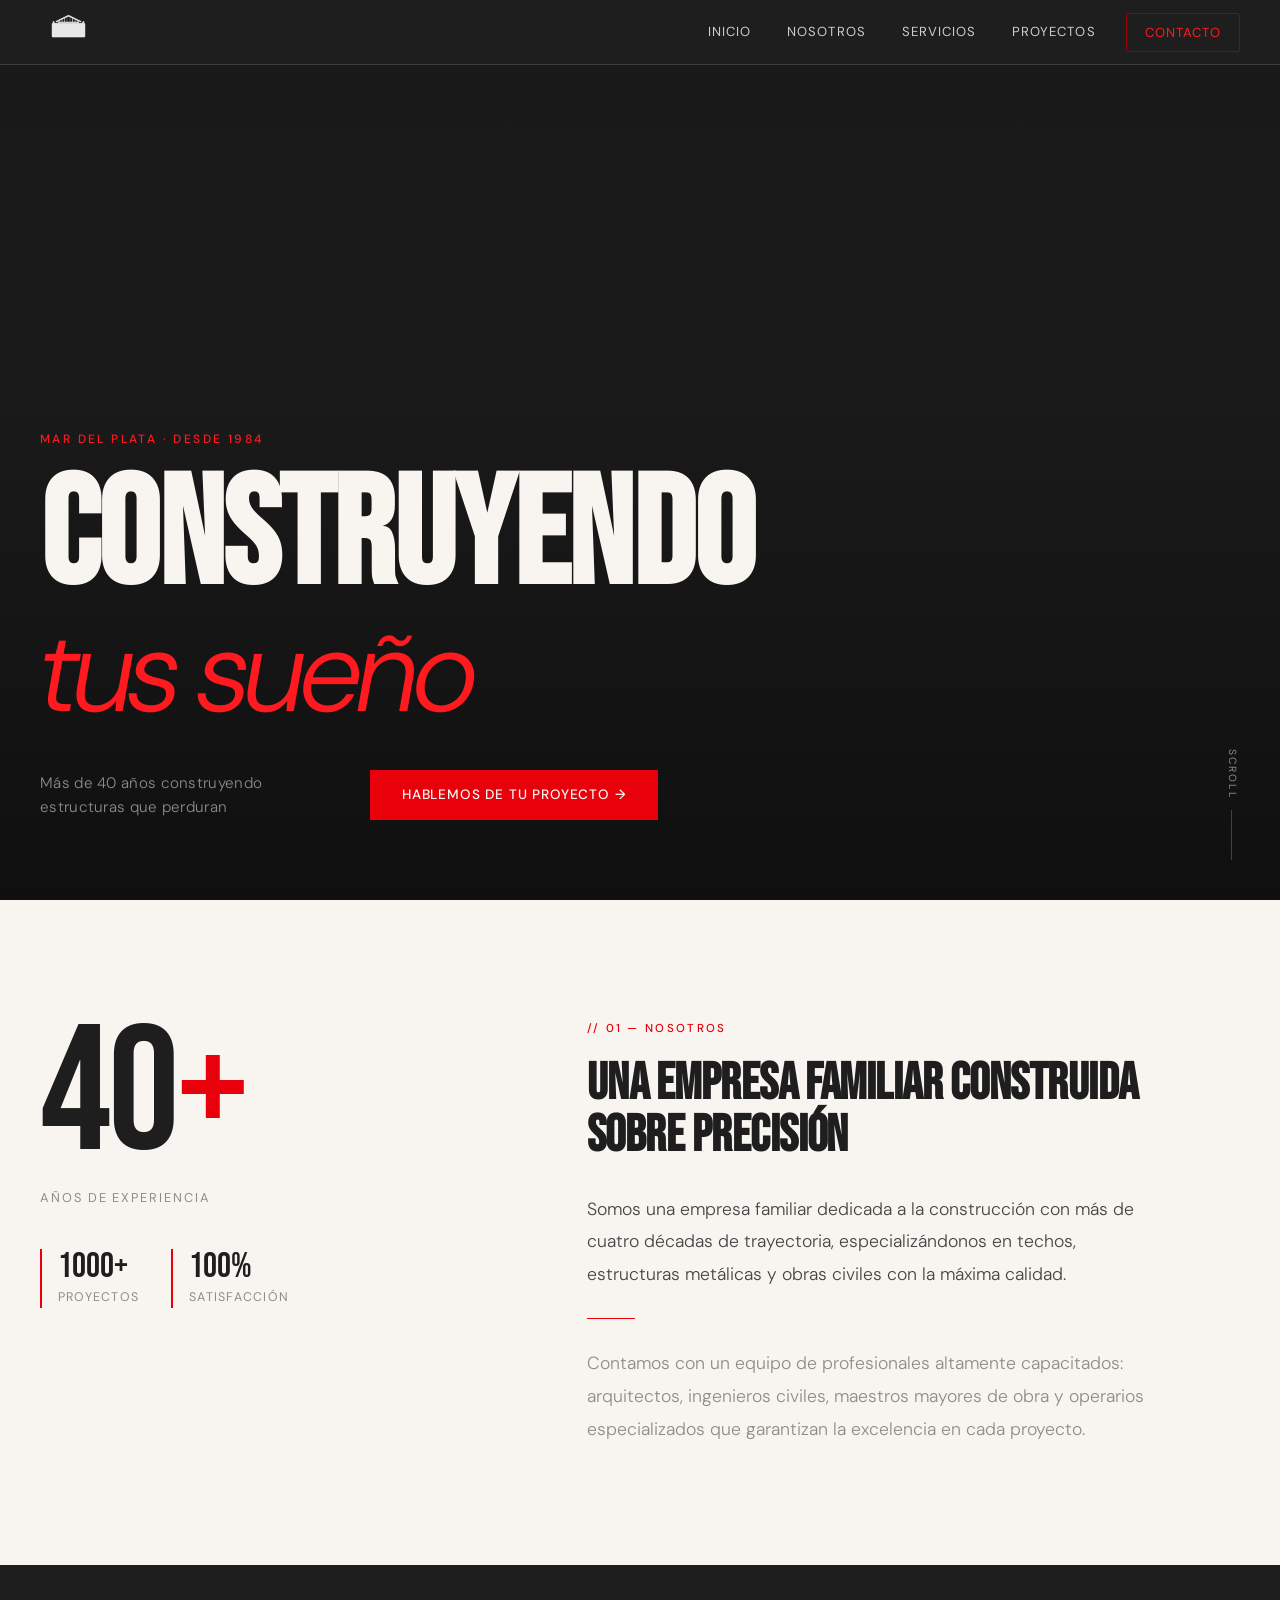
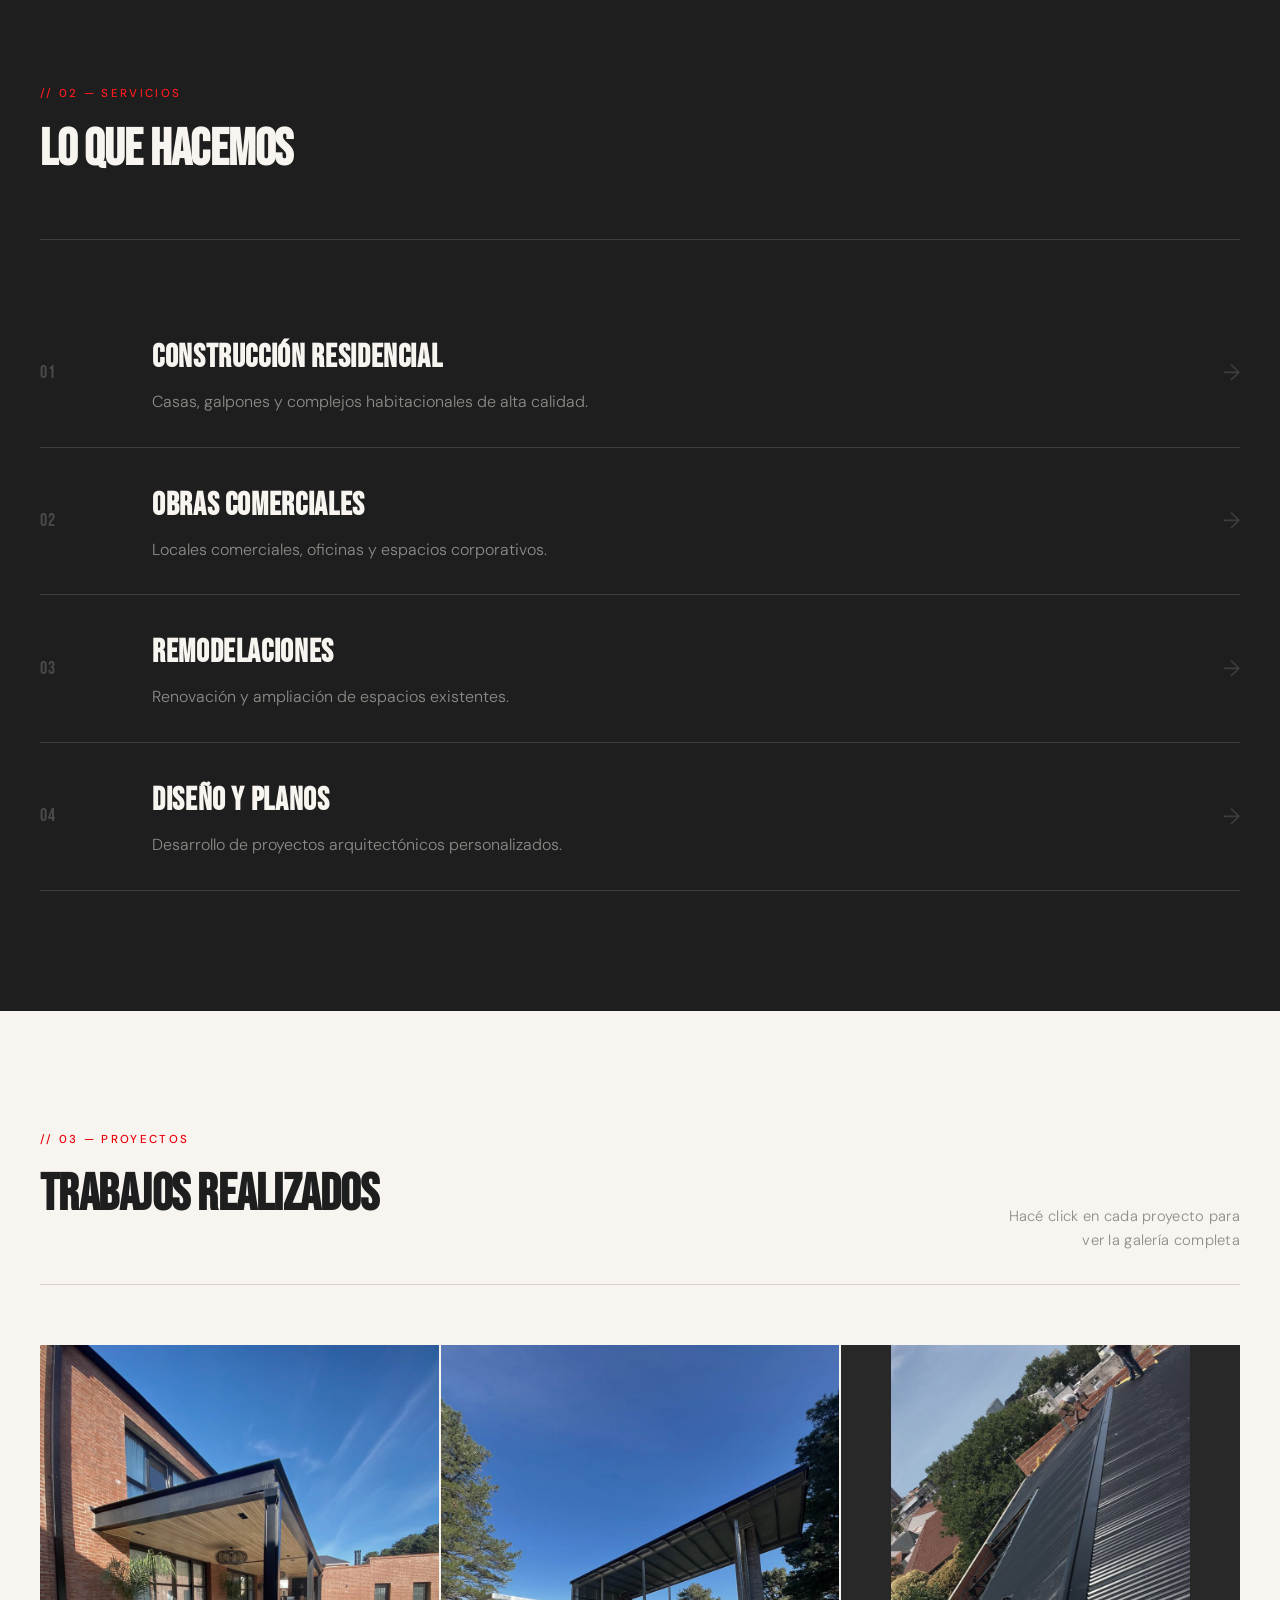
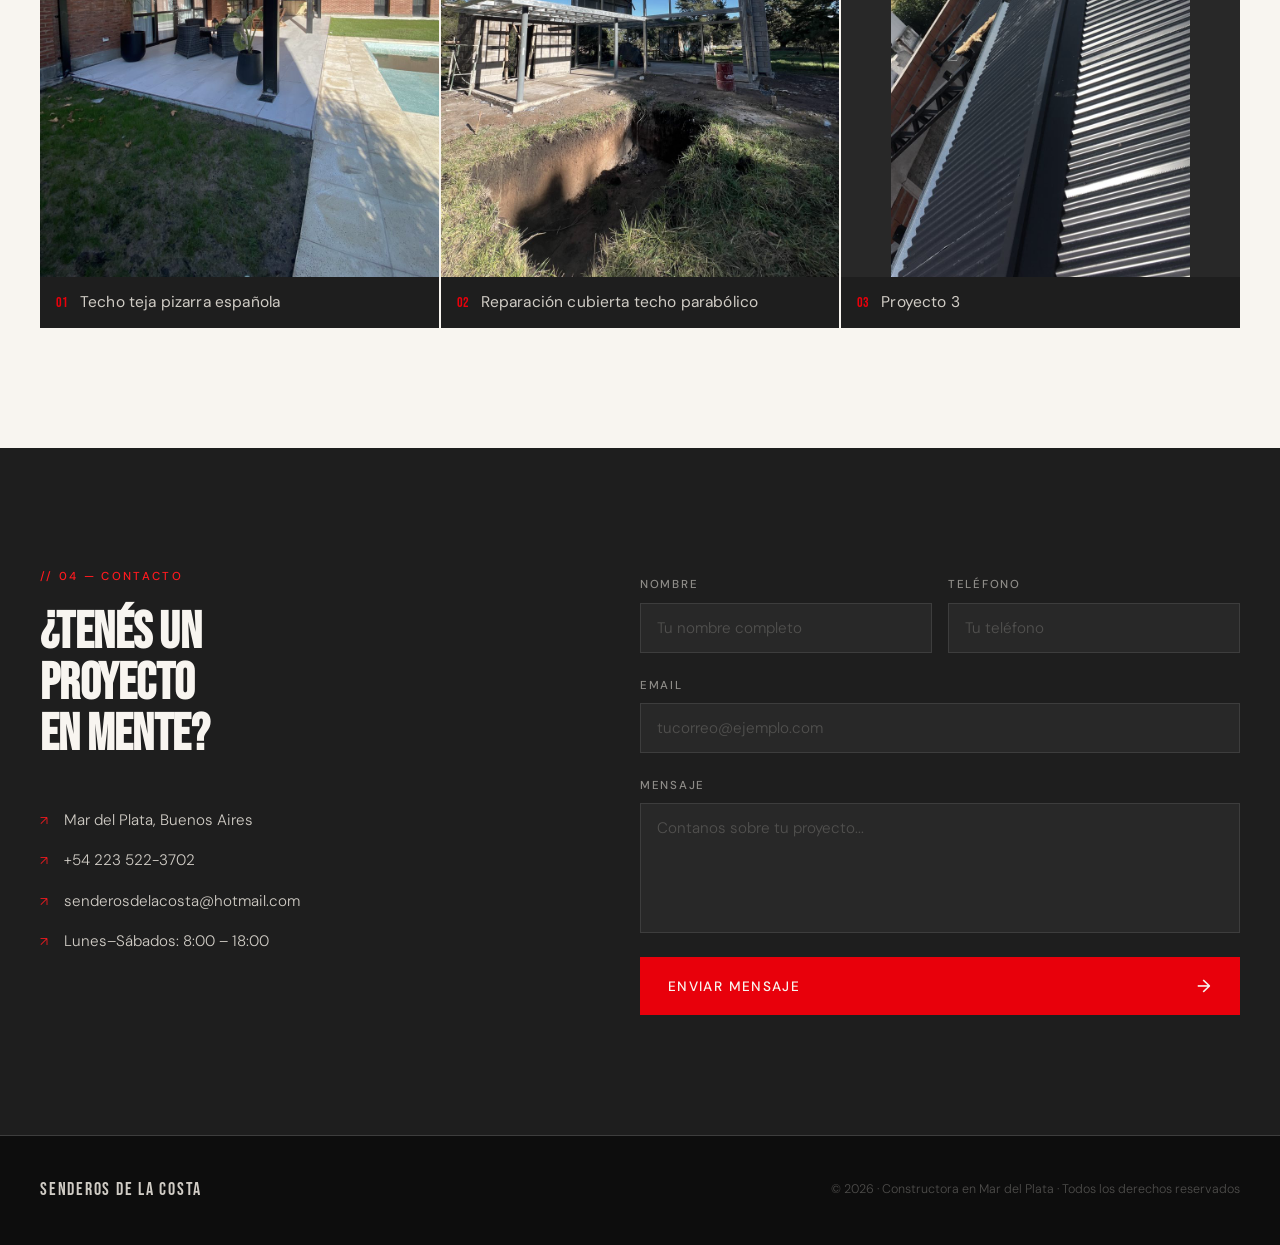
==== commit 117de0b5: "Test" ====
--- a/index.html
+++ b/index.html
@@ -47,7 +47,7 @@
             <div class="hero-label">Mar del Plata · Desde 1984</div>
             <h1 class="hero-title">
                 <span class="line-1">Construyendo</span>
-                <span class="line-3">tus sueños</span>
+                <span class="line-3">tus sueño</span>
             </h1>
             <div class="hero-bottom">
                 <p class="hero-sub">Más de 40 años construyendo estructuras que perduran</p>
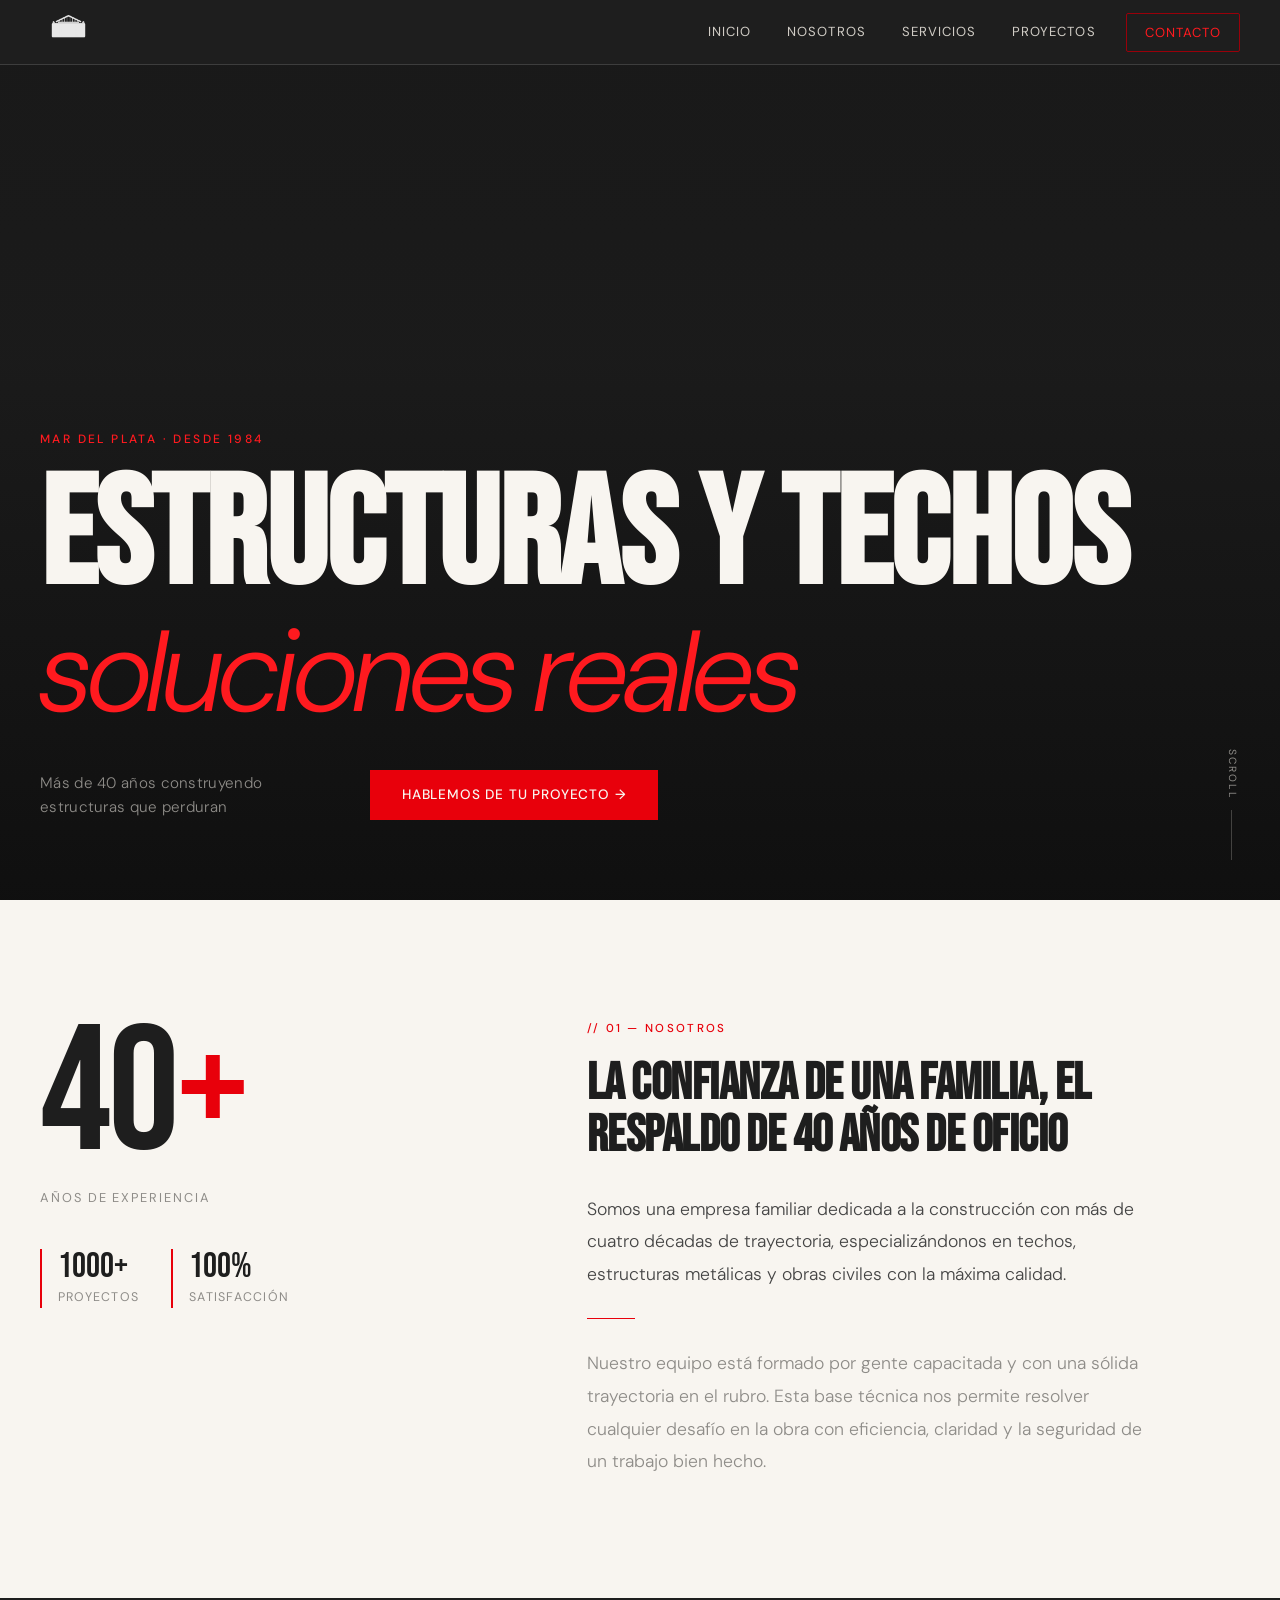
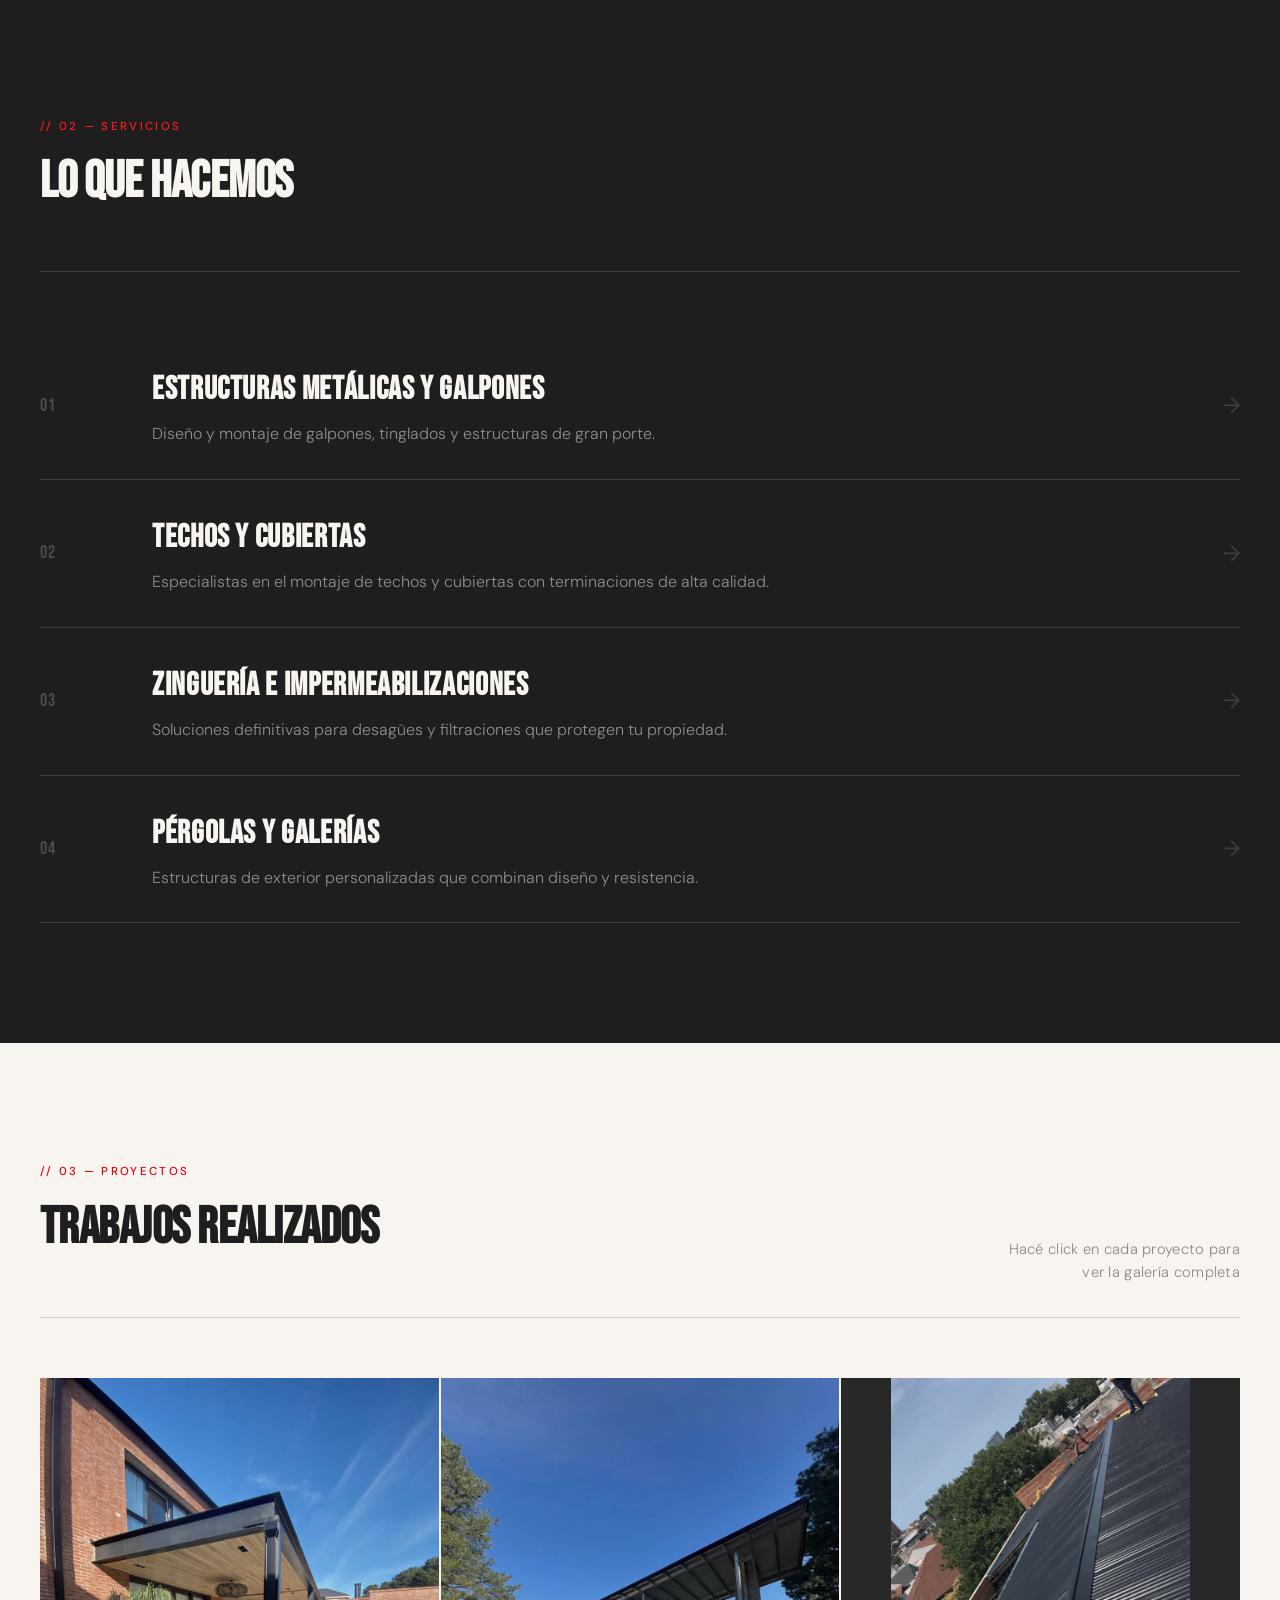
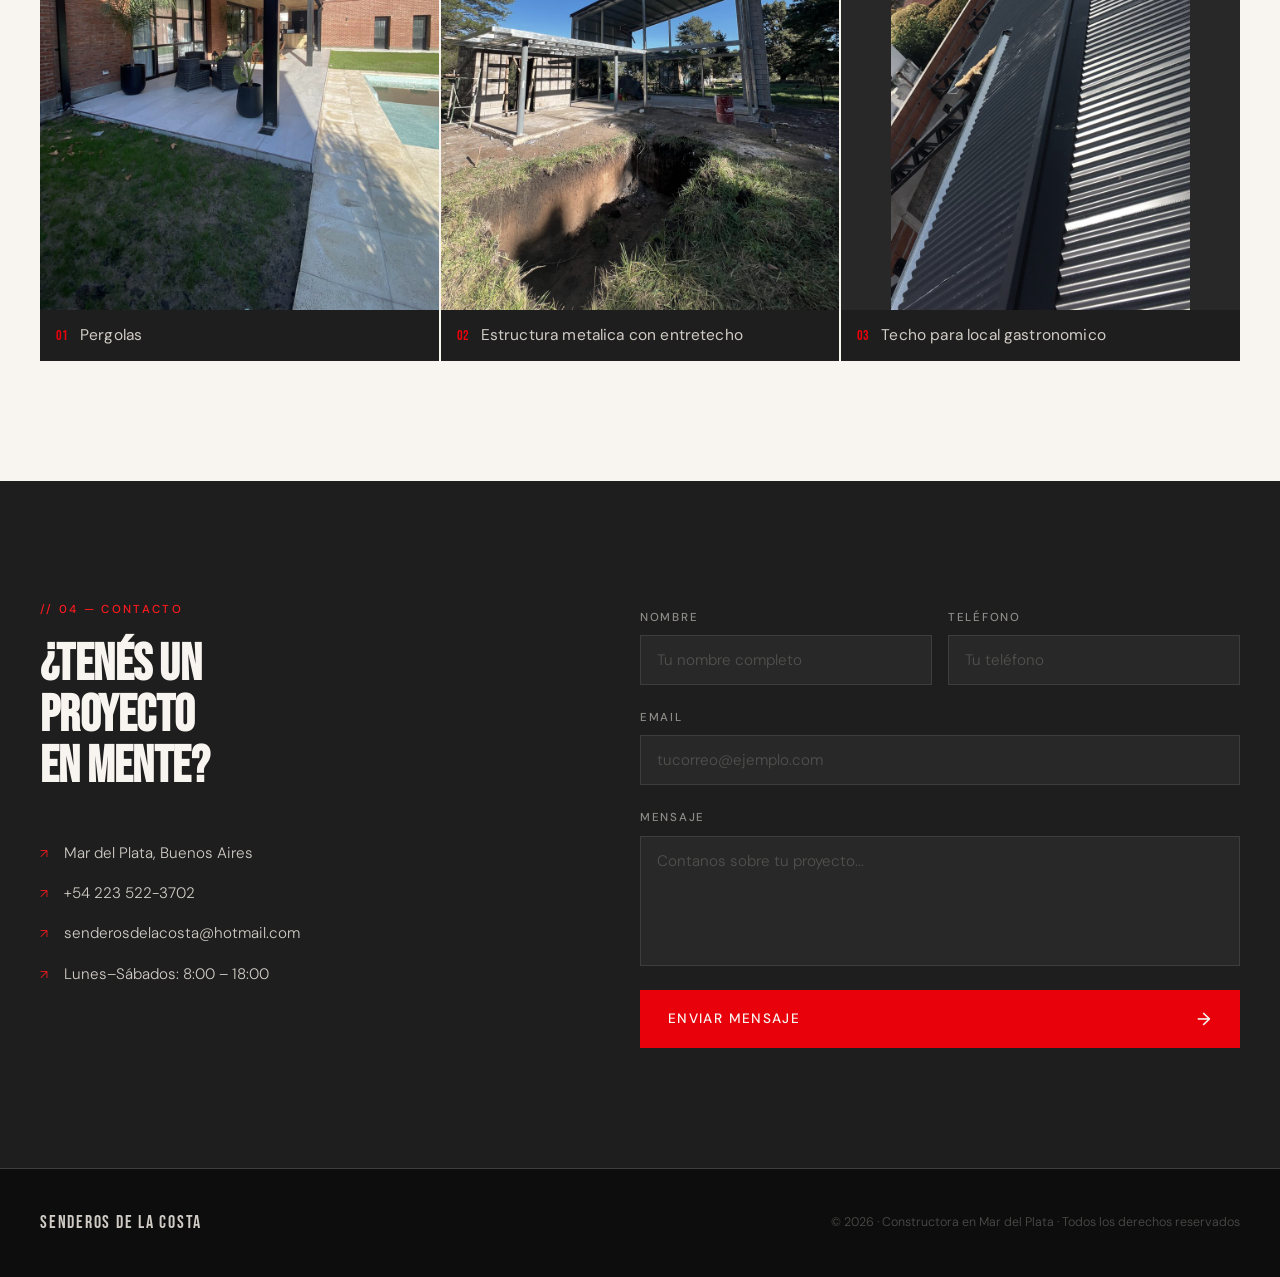
==== commit 84a507fb: "Description changes" ====
--- a/index.html
+++ b/index.html
@@ -46,8 +46,8 @@
         <div class="hero-content">
             <div class="hero-label">Mar del Plata · Desde 1984</div>
             <h1 class="hero-title">
-                <span class="line-1">Construyendo</span>
-                <span class="line-3">tus sueño</span>
+                <span class="line-1">Estructuras y Techos</span>
+                <span class="line-3">soluciones reales</span>
             </h1>
             <div class="hero-bottom">
                 <p class="hero-sub">Más de 40 años construyendo estructuras que perduran</p>
@@ -79,10 +79,10 @@
             </div>
             <div class="about-text-col">
                 <div class="section-tag">// 01 — Nosotros</div>
-                <h2 class="section-heading">Una empresa familiar construida sobre precisión</h2>
+                <h2 class="section-heading">La confianza de una familia, el respaldo de 40 años de oficio</h2>
                 <p class="body-text">Somos una empresa familiar dedicada a la construcción con más de cuatro décadas de trayectoria, especializándonos en techos, estructuras metálicas y obras civiles con la máxima calidad.</p>
                 <div class="divider-line"></div>
-                <p class="body-text muted">Contamos con un equipo de profesionales altamente capacitados: arquitectos, ingenieros civiles, maestros mayores de obra y operarios especializados que garantizan la excelencia en cada proyecto.</p>
+                <p class="body-text muted">Nuestro equipo está formado por gente capacitada y con una sólida trayectoria en el rubro. Esta base técnica nos permite resolver cualquier desafío en la obra con eficiencia, claridad y la seguridad de un trabajo bien hecho.</p>
             </div>
         </div>
     </section>
@@ -98,32 +98,32 @@
                 <div class="service-item">
                     <div class="service-num">01</div>
                     <div class="service-body">
-                        <h3>Construcción Residencial</h3>
-                        <p>Casas, galpones y complejos habitacionales de alta calidad.</p>
+                        <h3>Estructuras Metálicas y Galpones</h3>
+                        <p>Diseño y montaje de galpones, tinglados y estructuras de gran porte.</p>
                     </div>
                     <div class="service-arrow">→</div>
                 </div>
                 <div class="service-item">
                     <div class="service-num">02</div>
                     <div class="service-body">
-                        <h3>Obras Comerciales</h3>
-                        <p>Locales comerciales, oficinas y espacios corporativos.</p>
+                        <h3>Techos y Cubiertas</h3>
+                        <p>Especialistas en el montaje de techos y cubiertas con terminaciones de alta calidad.</p>
                     </div>
                     <div class="service-arrow">→</div>
                 </div>
                 <div class="service-item">
                     <div class="service-num">03</div>
                     <div class="service-body">
-                        <h3>Remodelaciones</h3>
-                        <p>Renovación y ampliación de espacios existentes.</p>
+                        <h3>Zinguería e Impermeabilizaciones</h3>
+                        <p>Soluciones definitivas para desagües y filtraciones que protegen tu propiedad.</p>
                     </div>
                     <div class="service-arrow">→</div>
                 </div>
                 <div class="service-item">
                     <div class="service-num">04</div>
                     <div class="service-body">
-                        <h3>Diseño y Planos</h3>
-                        <p>Desarrollo de proyectos arquitectónicos personalizados.</p>
+                        <h3>Pérgolas y Galerías</h3>
+                        <p>Estructuras de exterior personalizadas que combinan diseño y resistencia.</p>
                     </div>
                     <div class="service-arrow">→</div>
                 </div>
@@ -145,40 +145,40 @@
             <div class="projects-grid">
                 <div class="project-card" data-project="1">
                     <div class="project-img-wrap">
-                        <img src="images/projects/project1/1.jpg" alt="Techo teja pizarra española" loading="lazy">
+                        <img src="images/projects/project1/1.jpg" alt="Pergolas" loading="lazy">
                         <div class="project-hover">
                             <span>Ver galería</span>
                         </div>
                     </div>
                     <div class="project-meta">
                         <span class="project-index">01</span>
-                        <h3>Techo teja pizarra española</h3>
+                        <h3>Pergolas</h3>
                     </div>
                 </div>
 
                 <div class="project-card" data-project="2">
                     <div class="project-img-wrap">
-                        <img src="images/projects/proyecto2/10.jpg" alt="Reparación cubierta techo parabólico" loading="lazy">
+                        <img src="images/projects/proyecto2/10.jpg" alt="Estructura metálica con entretecho" loading="lazy">
                         <div class="project-hover">
                             <span>Ver galería</span>
                         </div>
                     </div>
                     <div class="project-meta">
                         <span class="project-index">02</span>
-                        <h3>Reparación cubierta techo parabólico</h3>
+                        <h3>Estructura metalica con entretecho</h3>
                     </div>
                 </div>
 
                 <div class="project-card" data-project="3">
                     <div class="project-img-wrap">
-                        <img src="images/projects/proyecto3/6.jpg" alt="Proyecto 3" loading="lazy">
+                        <img src="images/projects/proyecto3/6.jpg" alt="Techo para local gastronomico" loading="lazy">
                         <div class="project-hover">
                             <span>Ver galería</span>
                         </div>
                     </div>
                     <div class="project-meta">
                         <span class="project-index">03</span>
-                        <h3>Proyecto 3</h3>
+                        <h3>Techo para local gastronomico</h3>
                     </div>
                 </div>
             </div>
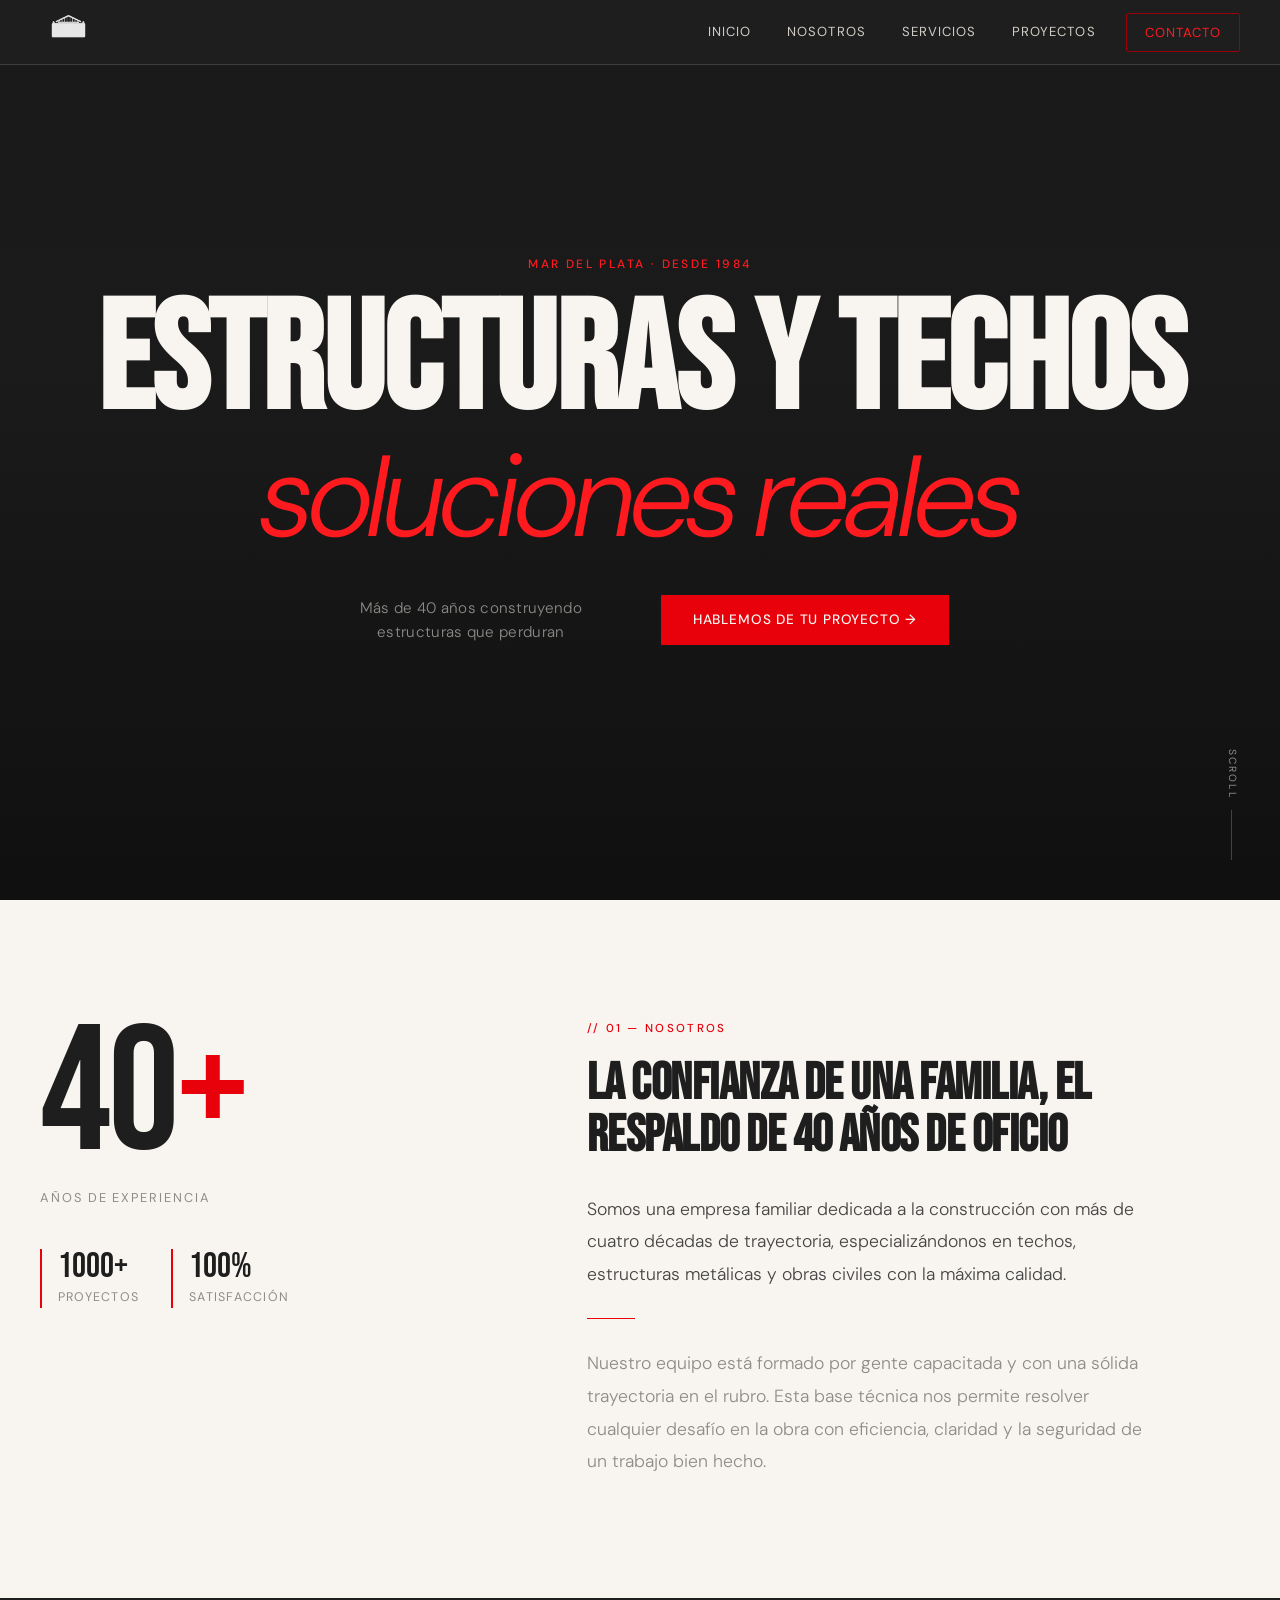
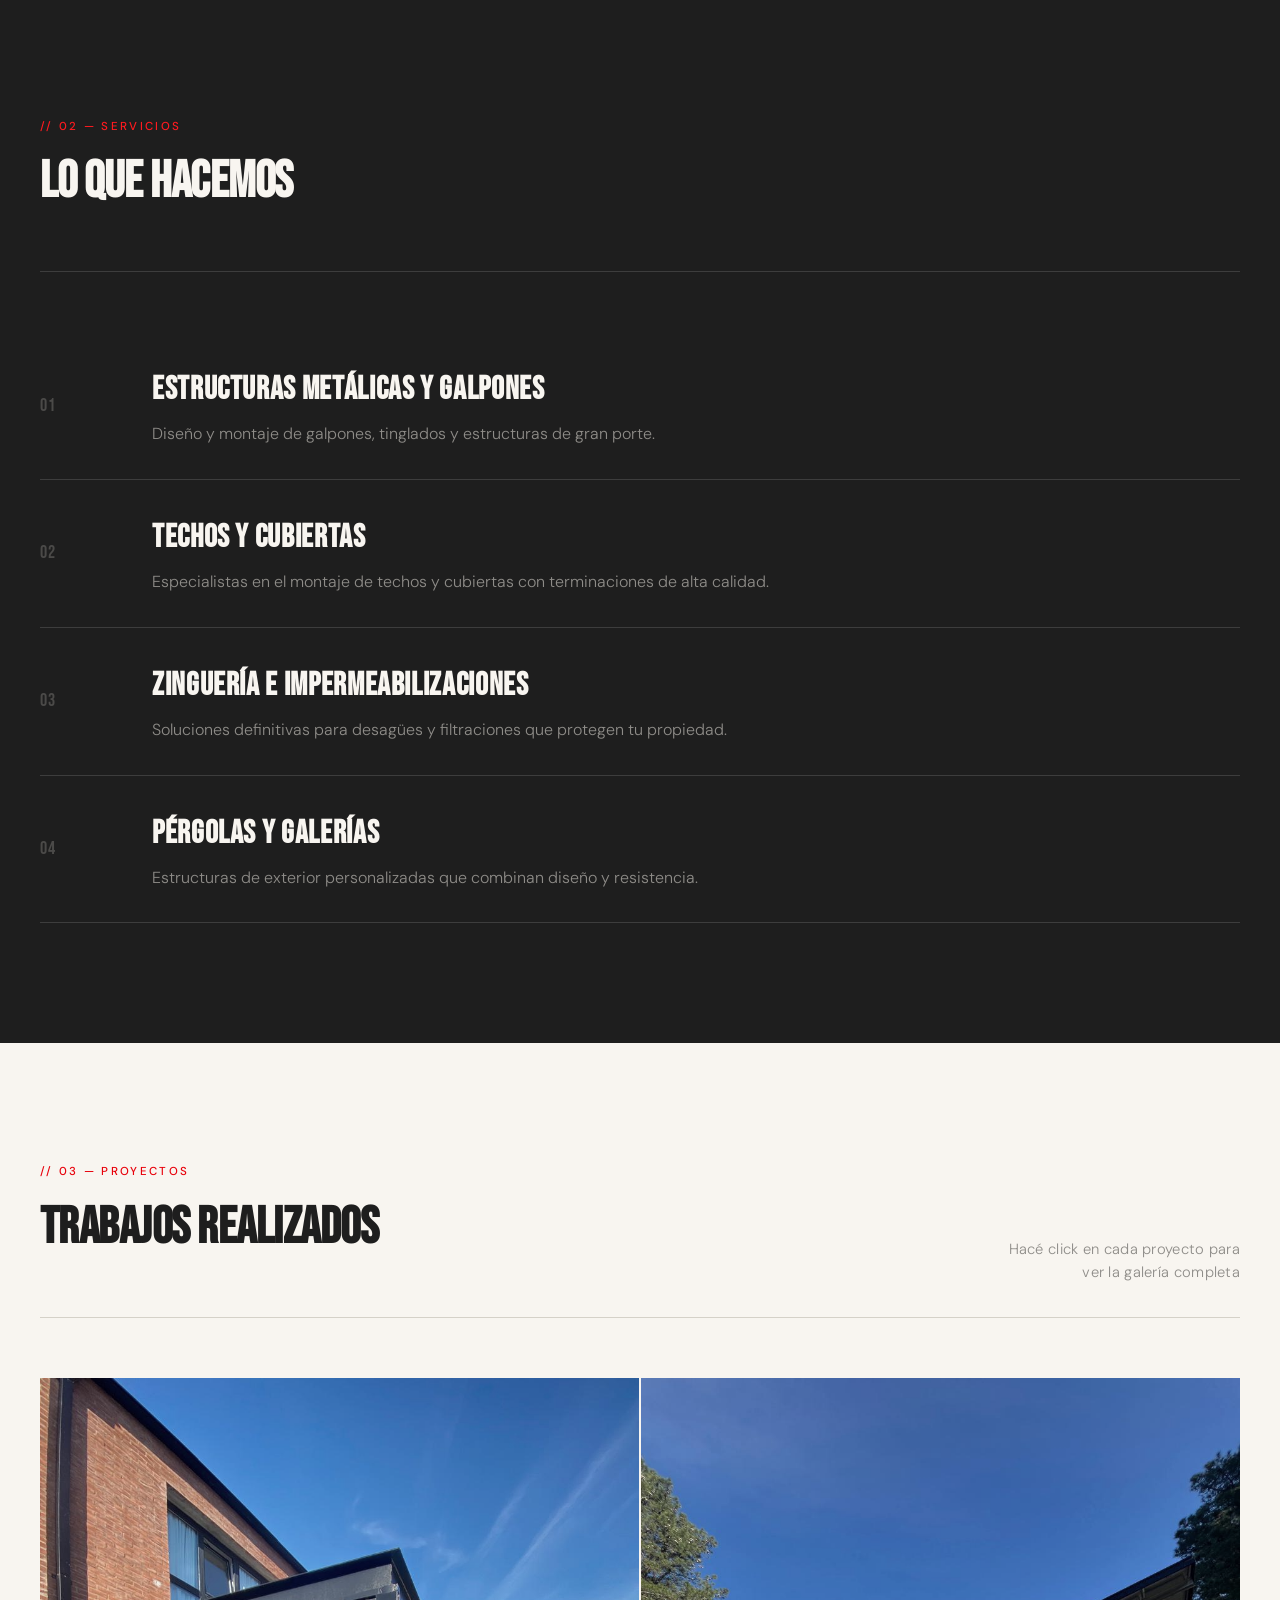
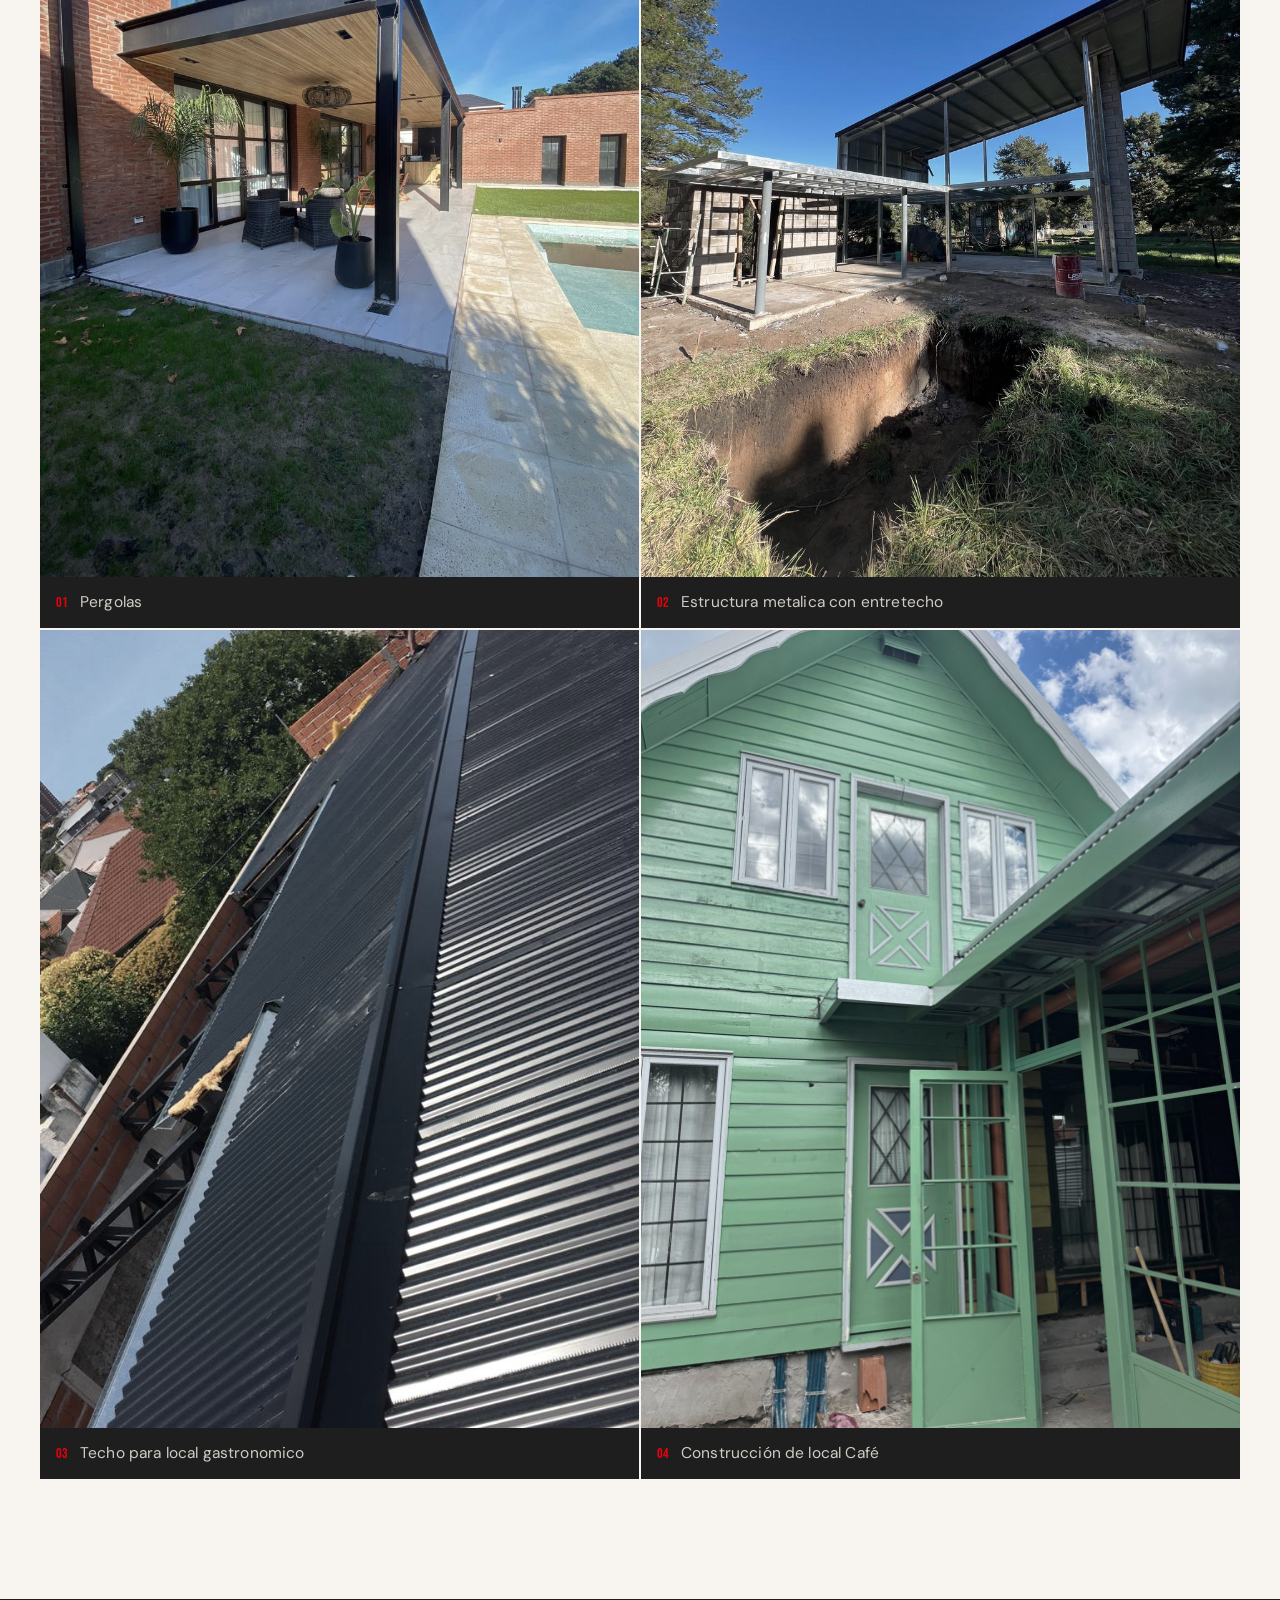
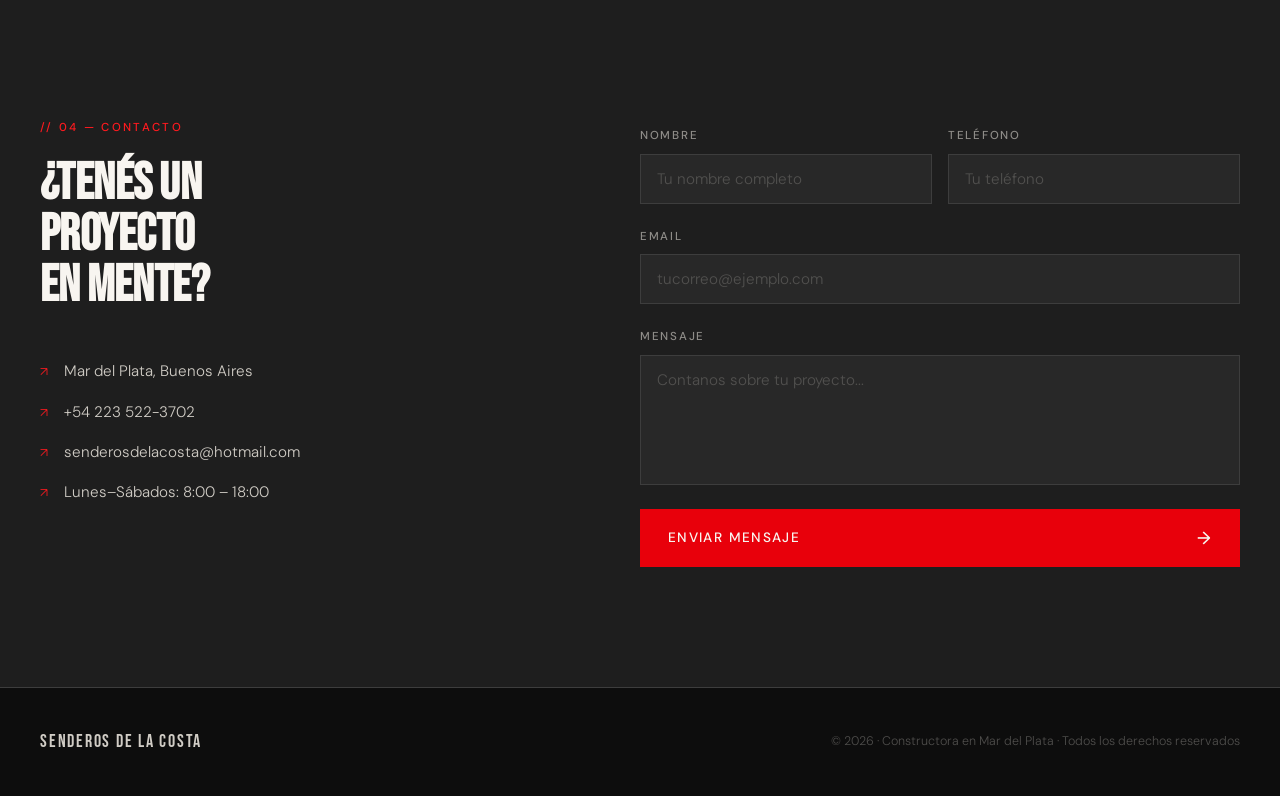
==== commit bab2f8e7: "Add project 4" ====
--- a/index.html
+++ b/index.html
@@ -145,7 +145,7 @@
             <div class="projects-grid">
                 <div class="project-card" data-project="1">
                     <div class="project-img-wrap">
-                        <img src="images/projects/project1/1.jpg" alt="Pergolas" loading="lazy">
+                        <img src="images/projects/proyecto1/1.jpg" alt="Pergolas" loading="lazy">
                         <div class="project-hover">
                             <span>Ver galería</span>
                         </div>
@@ -179,6 +179,19 @@
                     <div class="project-meta">
                         <span class="project-index">03</span>
                         <h3>Techo para local gastronomico</h3>
+                    </div>
+                </div>
+
+                <div class="project-card" data-project="4">
+                    <div class="project-img-wrap">
+                        <img src="images/projects/proyecto4/12.jpg" alt="Construcción de local Café" loading="lazy">
+                        <div class="project-hover">
+                            <span>Ver galería</span>
+                        </div>
+                    </div>
+                    <div class="project-meta">
+                        <span class="project-index">04</span>
+                        <h3>Construcción de local Café</h3>
                     </div>
                 </div>
             </div>
--- a/styles.css
+++ b/styles.css
@@ -124,8 +124,9 @@
     background: var(--ink);
     position: relative;
     display: flex;
-    align-items: flex-end;
-    padding: 0 0 80px 0;
+    align-items: center;
+    justify-content: center;
+    padding: 0;
     overflow: hidden;
 }
 
@@ -158,6 +159,10 @@
     width: 100%;
     margin: 0 auto;
     padding: 0 40px;
+    text-align: center;
+    display: flex;
+    flex-direction: column;
+    align-items: center;
 }
 
 .hero-label {
@@ -194,6 +199,7 @@
 .hero-bottom {
     display: flex;
     align-items: center;
+    justify-content: center;
     gap: 50px;
     flex-wrap: wrap;
 }
@@ -421,10 +427,7 @@
 }
 
 .service-arrow {
-    font-size: 1.4rem;
-    color: var(--ink-mid);
-    transition: transform 0.3s var(--ease-out), color 0.2s;
-    text-align: right;
+    display: none;
 }
 
 /* ============================================
@@ -461,7 +464,7 @@
 
 .projects-grid {
     display: grid;
-    grid-template-columns: repeat(3, 1fr);
+    grid-template-columns: repeat(2, 1fr);
     gap: 2px;
 }
 
@@ -481,7 +484,7 @@
 .project-img-wrap img {
     width: 100%;
     height: 100%;
-    object-fit: contain;
+    object-fit: cover;
     object-position: center;
     display: block;
     transition: transform 0.6s var(--ease-out), filter 0.4s;
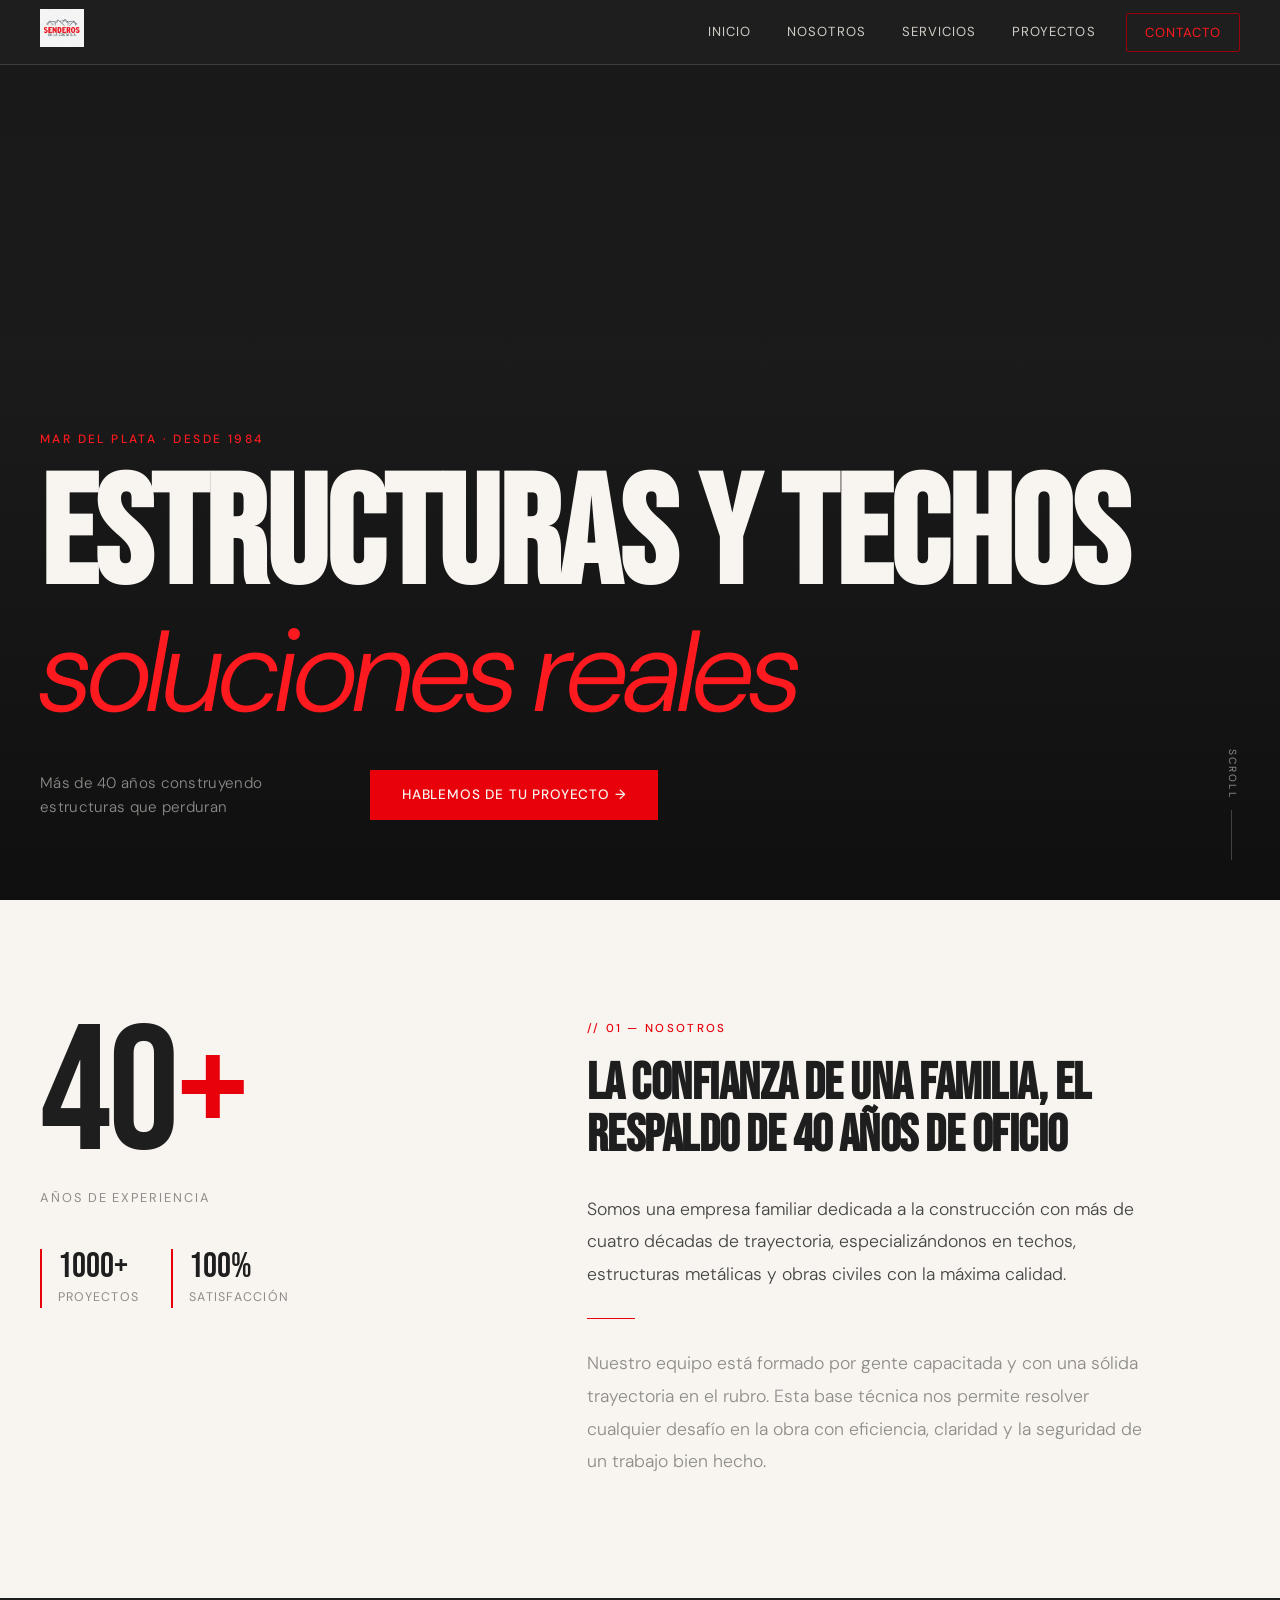
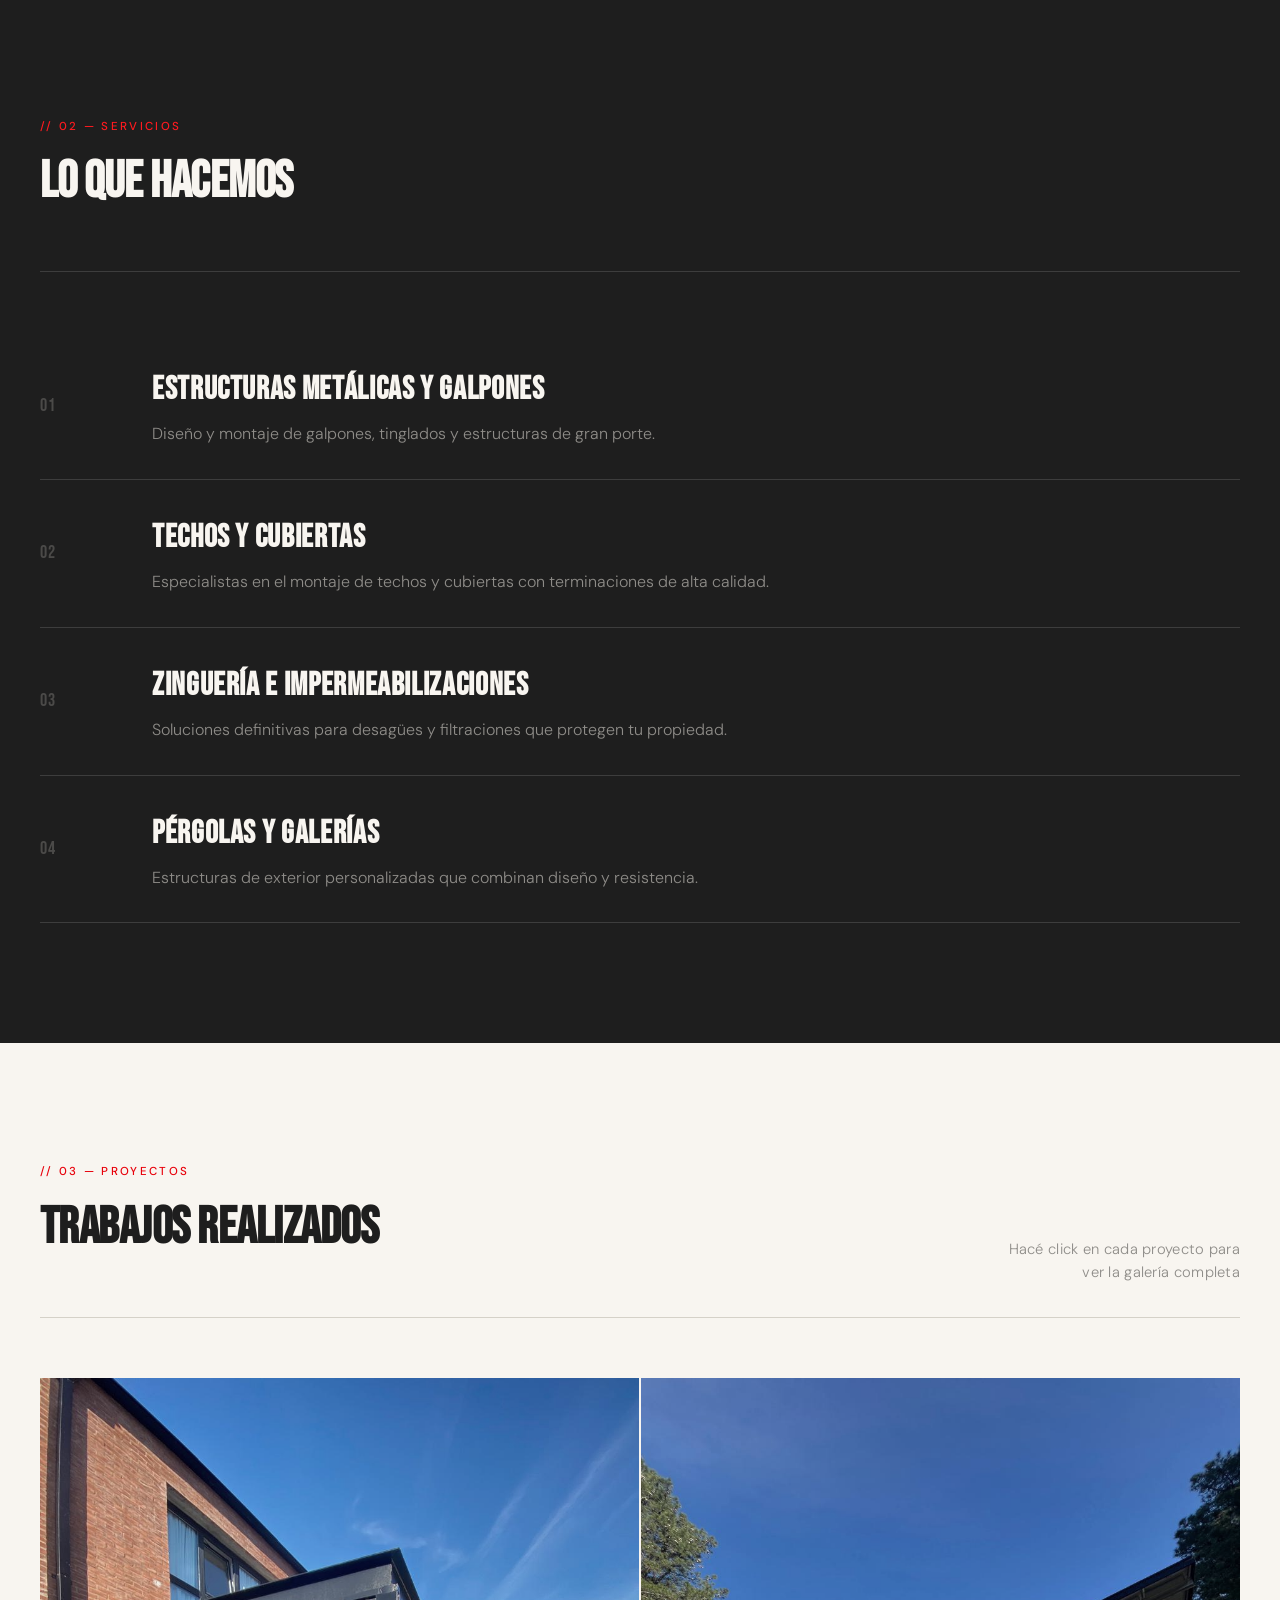
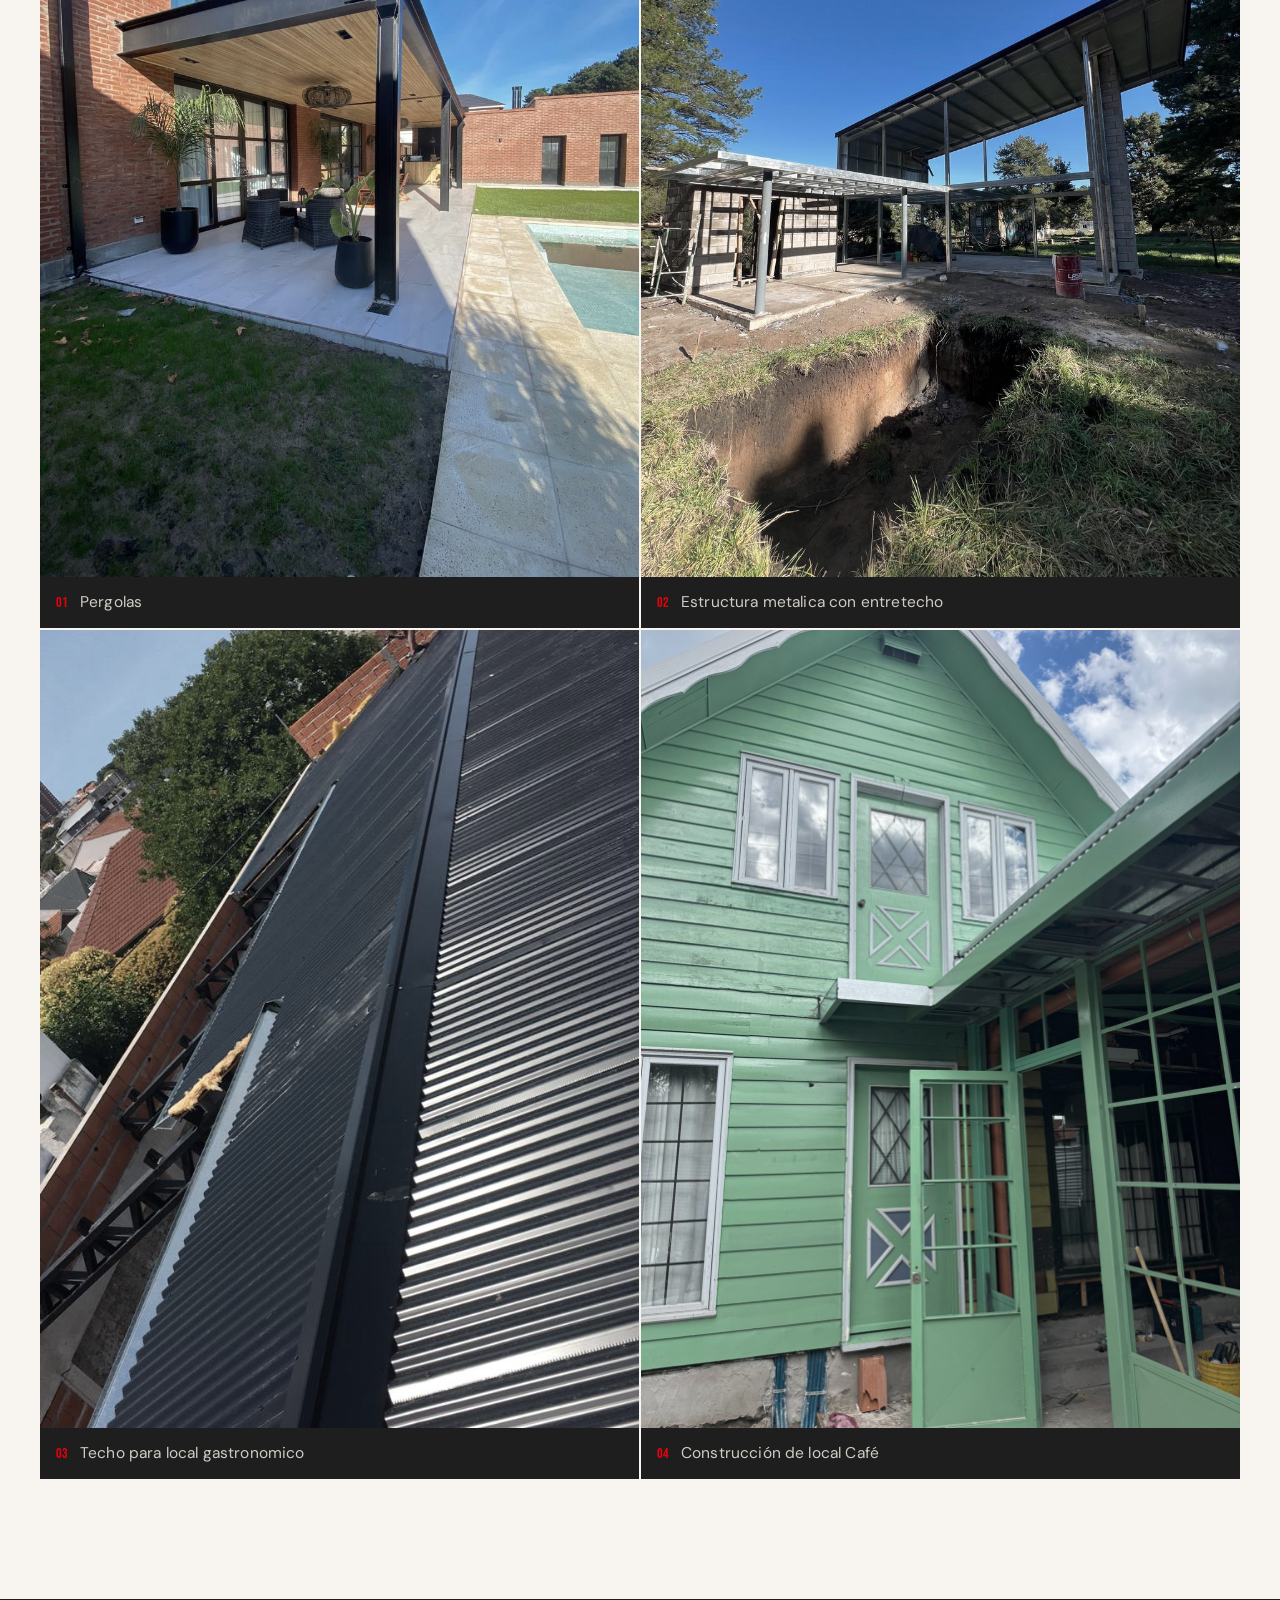
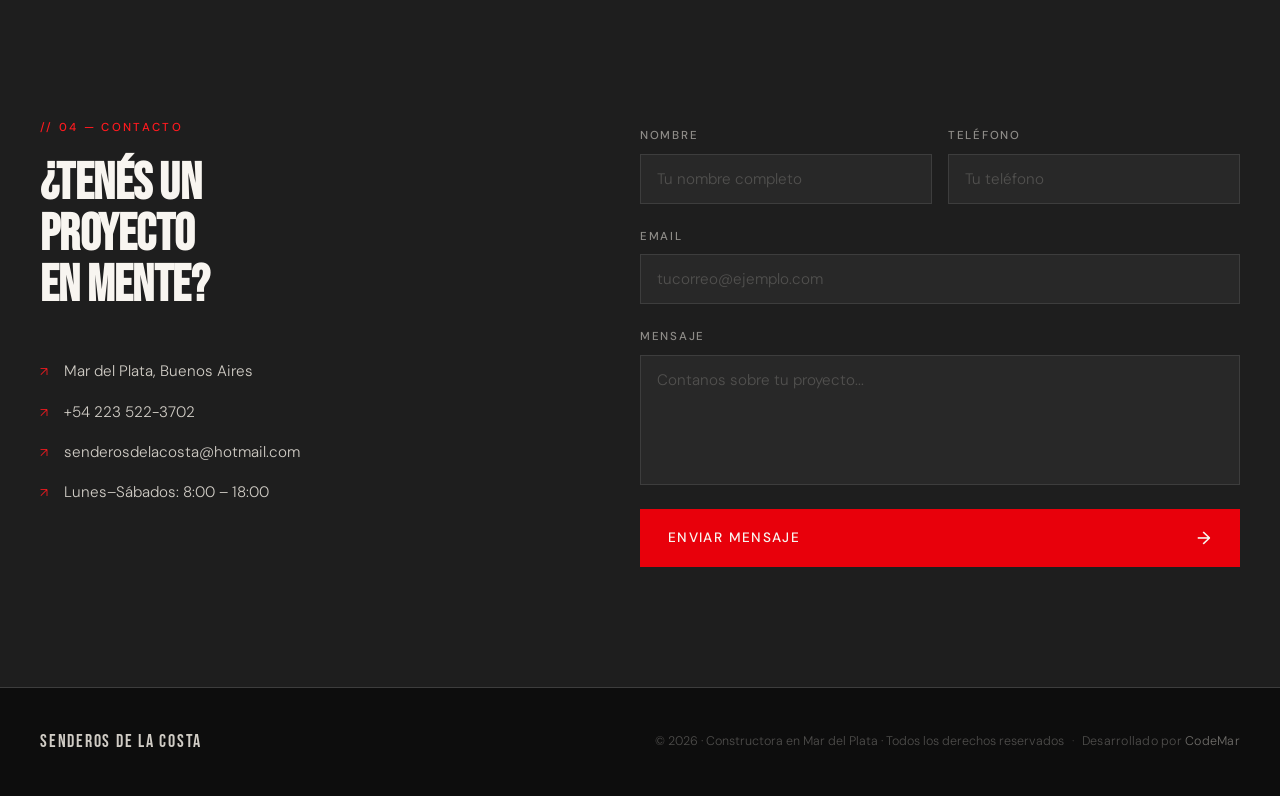
==== commit f8c378f2: "add CodeMar credit to footer Co-Authored-By: Claude Opus 4.7 (1M context) <noreply@anthropic.com>" ====
--- a/index.html
+++ b/index.html
@@ -272,7 +272,10 @@
     <footer class="footer">
         <div class="footer-inner">
             <div class="footer-logo">Senderos de la Costa</div>
-            <p class="footer-copy">© 2026 · Constructora en Mar del Plata · Todos los derechos reservados</p>
+            <div class="footer-meta">
+                <p class="footer-copy">© 2026 · Constructora en Mar del Plata · Todos los derechos reservados</p>
+                <p class="footer-credit">Desarrollado por <a href="https://codemar.com.ar" target="_blank" rel="noopener">CodeMar</a></p>
+            </div>
         </div>
     </footer>
 
--- a/styles.css
+++ b/styles.css
@@ -57,8 +57,6 @@
 .logo img {
     height: 38px;
     width: auto;
-    filter: brightness(0) invert(1);
-    opacity: 0.9;
 }
 
 .nav-menu {
@@ -124,9 +122,8 @@
     background: var(--ink);
     position: relative;
     display: flex;
-    align-items: center;
-    justify-content: center;
-    padding: 0;
+    align-items: flex-end;
+    padding: 0 0 80px 0;
     overflow: hidden;
 }
 
@@ -159,10 +156,6 @@
     width: 100%;
     margin: 0 auto;
     padding: 0 40px;
-    text-align: center;
-    display: flex;
-    flex-direction: column;
-    align-items: center;
 }
 
 .hero-label {
@@ -199,7 +192,6 @@
 .hero-bottom {
     display: flex;
     align-items: center;
-    justify-content: center;
     gap: 50px;
     flex-wrap: wrap;
 }
@@ -812,11 +804,45 @@
     color: var(--chalk-dim);
 }
 
+.footer-meta {
+    display: flex;
+    flex-direction: row;
+    align-items: center;
+    flex-wrap: wrap;
+    justify-content: flex-end;
+}
+
 .footer-copy {
     font-size: 0.78rem;
     color: var(--chalk-muted);
     opacity: 0.5;
     font-weight: 300;
+}
+
+.footer-credit {
+    font-size: 0.78rem;
+    color: var(--chalk-muted);
+    opacity: 0.5;
+    font-weight: 300;
+    letter-spacing: 0.02em;
+}
+
+.footer-credit::before {
+    content: "·";
+    margin: 0 8px;
+    opacity: 0.7;
+}
+
+.footer-credit a {
+    color: var(--chalk-dim);
+    text-decoration: none;
+    border-bottom: 1px solid transparent;
+    transition: border-color 0.2s ease, color 0.2s ease;
+}
+
+.footer-credit a:hover {
+    color: #fff;
+    border-bottom-color: currentColor;
 }
 
 /* ============================================
@@ -881,6 +907,8 @@
 
     .footer { padding: 32px 24px; }
     .footer-inner { flex-direction: column; gap: 12px; text-align: center; }
+    .footer-meta { flex-direction: column; align-items: center; gap: 4px; }
+    .footer-credit::before { display: none; }
 
     .lightbox-stage { padding: 16px 60px; }
 }
